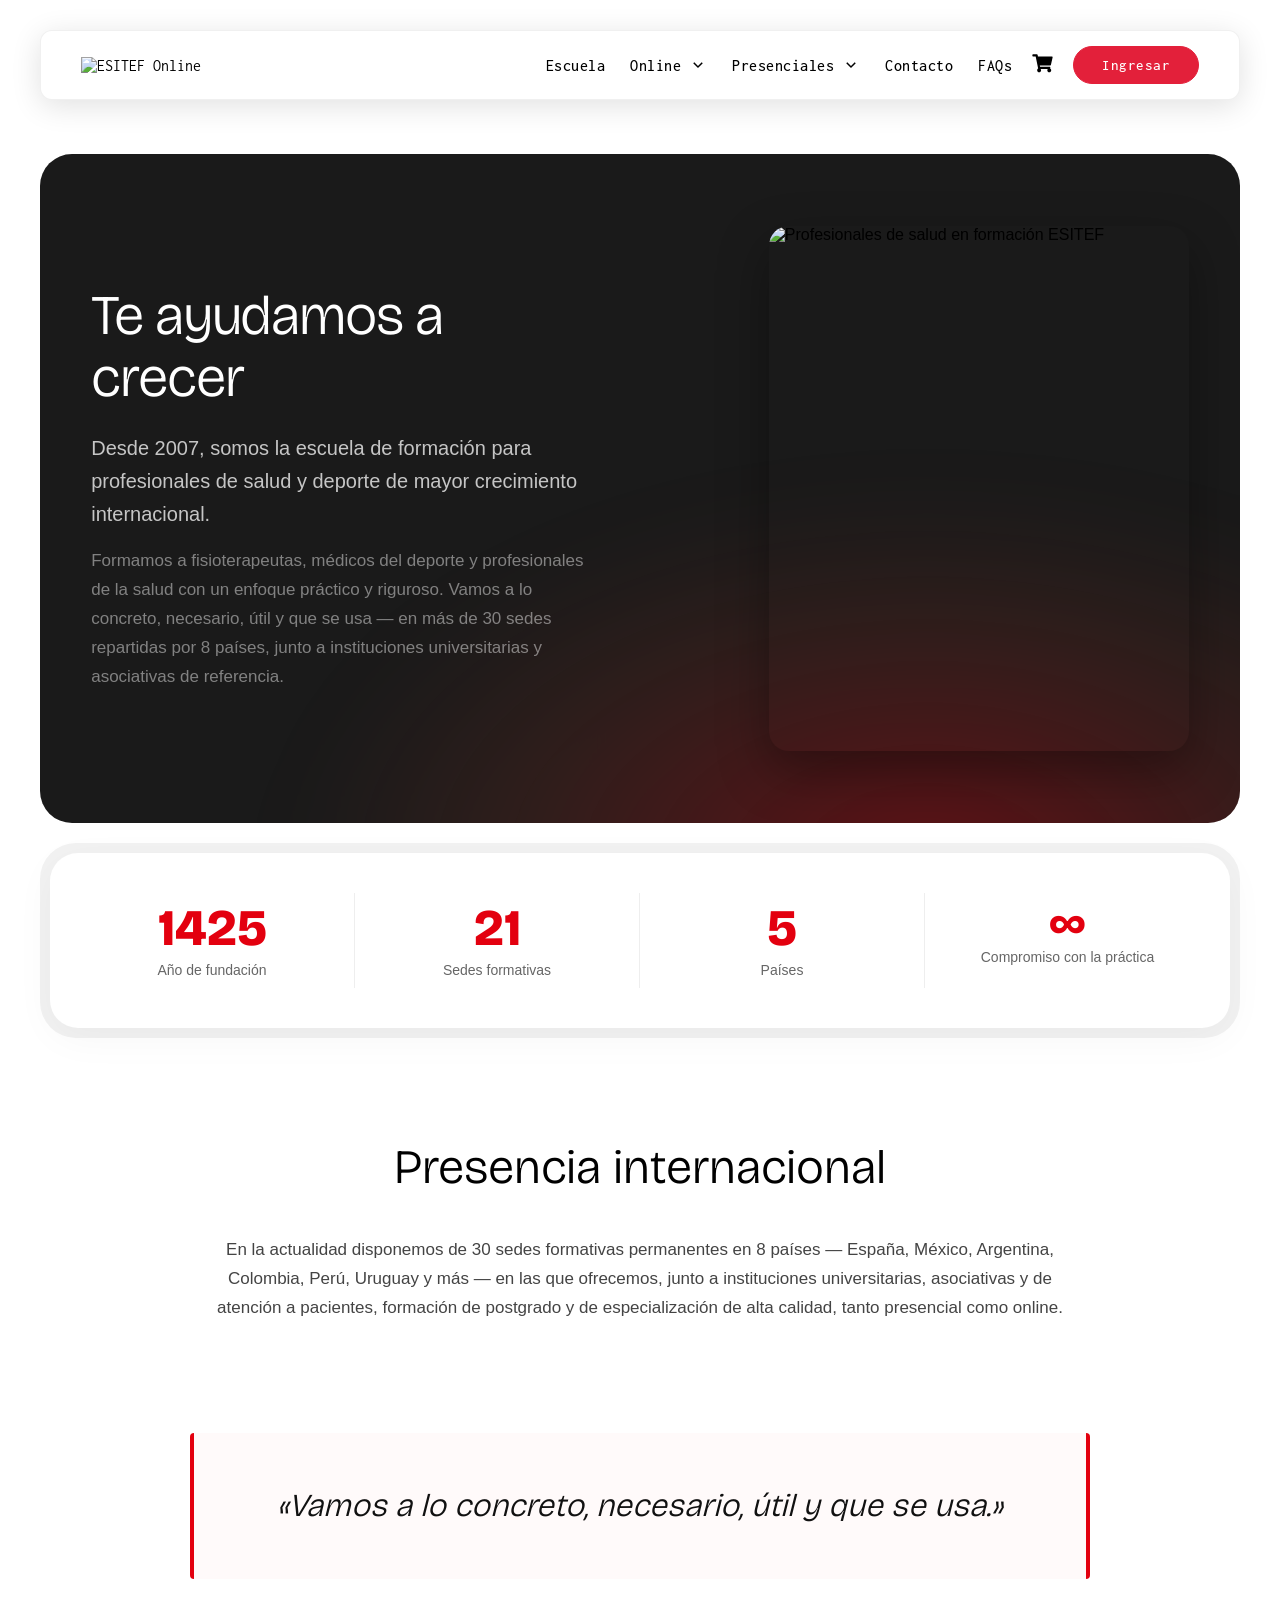
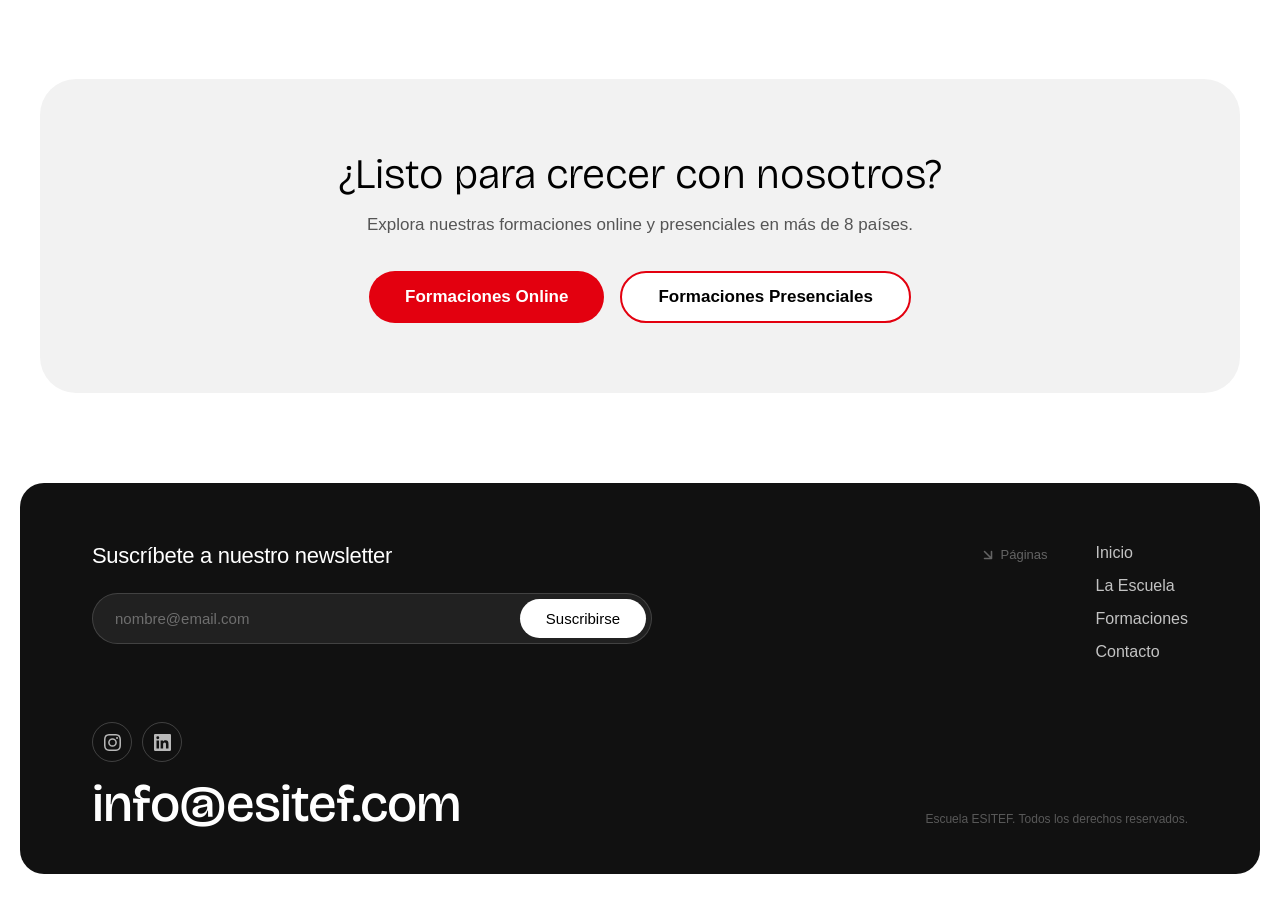
==== la-escuela.html @ b899c37b "entendieodo cursor" ====
<!DOCTYPE html>
<html lang="es">

<head>
  <meta charset="UTF-8">
  <meta name="viewport" content="width=device-width, initial-scale=1">
  <title>La Escuela | ESITEF</title>
  <meta name="description"
    content="Desde 2007, la escuela de formación para profesionales de salud y deporte de mayor crecimiento internacional. 30 sedes en 8 países.">
  <link rel="preconnect" href="https://fonts.googleapis.com">
  <link rel="preconnect" href="https://fonts.gstatic.com" crossorigin>
  <link
    href="https://fonts.googleapis.com/css2?family=Inconsolata:wght@400;500;600;700&family=Bricolage+Grotesque:opsz,wdth,wght@12..96,75..100,200..800&display=swap"
    rel="stylesheet">

  <style>
    /* =====================================================
       RESET BÁSICO
       ===================================================== */
    *,
    *::before,
    *::after {
      box-sizing: border-box;
      margin: 0;
      padding: 0;
    }

    body {
      font-family: 'Inter', sans-serif;
      background: #fff;
      overflow-x: hidden;
    }

    a {
      text-decoration: none;
      color: inherit;
    }

    img {
      max-width: 100%;
      display: block;
    }

    ul {
      list-style: none;
    }

    /* =====================================================
       ESITEF — Header v7.5 (Acordeón Móvil + Perfil Avatar)
       ===================================================== */
    @import url('https://fonts.googleapis.com/css2?family=Inconsolata:wght@400;500;600&display=swap');

    /* --- Fuente general para el header --- */
    header.header-default * {
      font-family: "Inconsolata", monospace !important;
    }

    /* =====================================================
       HEADER FIJO (Sticky)
       ===================================================== */
    header.header-default {
      position: sticky !important;
      top: 0 !important;
      z-index: 99999 !important;
      background: transparent !important;
      box-shadow: none !important;
      border: none !important;
    }

    header.header-default,
    header.header-default *,
    header.header-default .navbar,
    header.header-default .navbar *,
    header.header-default::before,
    header.header-default::after,
    header.header-default .navbar::before,
    header.header-default .navbar::after {
      backdrop-filter: none !important;
      -webkit-backdrop-filter: none !important;
    }

    /* Navbar contenedor píldora */
    header.header-default .navbar {
      max-width: 1200px !important;
      margin: 30px auto !important;
      border-radius: 12px !important;
      background-color: #ffffff !important;
      box-shadow: 0 6px 30px rgba(0, 0, 0, 0.12) !important;
      border: 1px solid rgba(0, 0, 0, 0.06) !important;
      padding: 15px 40px !important;
      display: flex !important;
      justify-content: space-between !important;
      align-items: center !important;
      overflow: visible !important;
      position: relative !important;
    }

    /* Logo */
    header.header-default .navbar-brand {
      margin-right: auto !important;
    }

    header.header-default .navbar-brand img {
      max-height: 40px !important;
      width: auto !important;
    }

    /* Utils */
    header.header-default .navbar-utils {
      display: flex !important;
      align-items: center !important;
      gap: 20px !important;
      margin-left: 20px !important;
    }

    /* Botón Ingresar */
    header.header-default .navbar-utils a.btn-getstarted {
      color: white !important;
      background: #e3203a !important;
      border: 1px solid #e3203a !important;
      border-radius: 50px !important;
      padding: 10px 28px !important;
      font-size: 15px !important;
      font-weight: 500 !important;
      letter-spacing: 0.5px !important;
      transition: all 0.3s ease !important;
      display: inline-flex !important;
      align-items: center !important;
      justify-content: center !important;
    }

    header.header-default .navbar-utils a.btn-getstarted:hover {
      background: #b3192e !important;
    }

    /* Carrito */
    header.header-default .navbar-utils .btn-cart {
      color: #000000 !important;
    }

    header.header-default .navbar-utils .btn-cart svg>path {
      fill: #000000 !important;
    }

    /* Ocultar barra de búsqueda */
    header.header-default .search-field {
      display: none !important;
    }

    /* =====================================================
       DESKTOP (min-width: 992px)
       ===================================================== */
    @media (min-width: 992px) {
      header.header-default .navbar-toggler {
        display: none !important;
      }

      header.header-default .navbar-collapse {
        display: flex !important;
        align-items: center !important;
        justify-content: flex-end !important;
        flex-grow: 1 !important;
      }

      header.header-default .navbar-nav {
        display: flex !important;
        flex-direction: row !important;
        align-items: center !important;
        gap: 25px !important;
        margin: 0 !important;
        padding: 0 !important;
      }

      header.header-default .navbar-nav>li {
        list-style: none !important;
        position: relative !important;
      }

      header.header-default .navbar-nav>li>a {
        color: #000000 !important;
        font-size: 16px !important;
        font-weight: 500 !important;
        text-decoration: none !important;
        padding: 10px 0 !important;
        display: flex !important;
        align-items: center !important;
        gap: 4px !important;
        letter-spacing: 0.5px !important;
        transition: color 0.2s ease !important;
        border-bottom: none !important;
      }

      header.header-default .navbar-nav>li>a:hover {
        color: #666666 !important;
        border-bottom: none !important;
        text-decoration: none !important;
      }

      header.header-default .navbar-nav>li>a::before,
      header.header-default .navbar-nav>li::before,
      header.header-default .navbar-nav>li::after {
        border-bottom: none !important;
        text-decoration: none !important;
      }

      header.header-default .navbar-nav>li.item-movil,
      header.header-default .navbar-nav>li.item-movil-entrar,
      header.header-default .navbar-nav .nav-close {
        display: none !important;
      }

      header.header-default .navbar-nav>li.menu-item-has-children>a>i,
      header.header-default .navbar-nav>li.menu-item-has-children>a>span.tutor-icon-angle-down,
      header.header-default .navbar-nav>li.menu-item-has-children>a>span[class*="icon"],
      header.header-default .navbar-nav>li.menu-item-has-children>a>span[class*="arrow"],
      header.header-default .navbar-nav>li.menu-item-has-children>a>svg,
      header.header-default .navbar-nav>li.menu-item-has-children>a>.dropdown-toggle-icon {
        display: none !important;
        width: 0 !important;
        height: 0 !important;
        font-size: 0 !important;
        overflow: hidden !important;
      }

      header.header-default .navbar-nav>li.menu-item-has-children>a::before {
        content: none !important;
        display: none !important;
      }

      header.header-default .navbar-nav>li.menu-item-has-children>a::after {
        content: '' !important;
        display: inline-block !important;
        width: 18px !important;
        height: 18px !important;
        min-width: 18px !important;
        margin-left: 4px !important;
        background-image: url("data:image/svg+xml;charset=UTF-8,%3Csvg xmlns='http://www.w3.org/2000/svg' width='24' height='24' viewBox='0 0 24 24'%3E%3Cpath fill='%23000000' d='m12 13.171l4.95-4.95l1.414 1.415L12 16L5.636 9.636L7.05 8.222z'/%3E%3C/svg%3E") !important;
        background-repeat: no-repeat !important;
        background-position: center !important;
        background-size: contain !important;
        transition: transform 0.2s ease !important;
        border: none !important;
        color: transparent !important;
        font-size: 0 !important;
      }

      header.header-default .navbar-nav>li.menu-item-has-children:hover>a::after {
        transform: rotate(180deg) !important;
      }

      header.header-default .navbar-nav>li.menu-item-has-children::before {
        content: none !important;
        display: none !important;
      }

      header.header-default .navbar-nav>li.menu-item-has-children::after {
        content: '' !important;
        position: absolute !important;
        top: 100% !important;
        left: -20px !important;
        width: calc(100% + 40px) !important;
        height: 15px !important;
        background: transparent !important;
        z-index: 998 !important;
      }

      header.header-default .navbar-nav .sub-menu {
        position: absolute !important;
        top: calc(100% + 8px) !important;
        left: 50% !important;
        transform: translateX(-50%) translateY(6px) !important;
        background-color: #ffffff !important;
        box-shadow: 0 4px 15px rgba(0, 0, 0, 0.08) !important;
        border-radius: 6px !important;
        padding: 10px 16px !important;
        min-width: auto !important;
        width: auto !important;
        opacity: 0 !important;
        visibility: hidden !important;
        transition: all 0.2s ease !important;
        display: flex !important;
        flex-direction: column !important;
        gap: 6px !important;
        pointer-events: none !important;
        border: 1px solid rgba(0, 0, 0, 0.06) !important;
        z-index: 9999 !important;
      }

      header.header-default .navbar-nav .sub-menu li {
        list-style: none !important;
        border: none !important;
        padding: 0 !important;
        margin: 0 !important;
      }

      header.header-default .navbar-nav .sub-menu li a {
        color: #000000 !important;
        font-size: 14px !important;
        font-weight: 400 !important;
        text-decoration: none !important;
        white-space: nowrap !important;
        transition: color 0.2s ease !important;
        padding: 4px 0 !important;
        display: block !important;
        letter-spacing: 0.5px !important;
        border-bottom: none !important;
      }

      header.header-default .navbar-nav .sub-menu li a:hover {
        color: #666666 !important;
        border-bottom: none !important;
      }

      header.header-default .navbar-nav .sub-menu li {
        border: none !important;
        border-bottom: none !important;
      }

      header.header-default .navbar-nav>li.menu-item-has-children:hover>.sub-menu {
        opacity: 1 !important;
        visibility: visible !important;
        transform: translateX(-50%) translateY(0) !important;
        pointer-events: auto !important;
      }
    }

    /* =====================================================
       MOBILE (< 992px)
       ===================================================== */
    @media (max-width: 991px) {
      header.header-default .navbar {
        margin: 15px !important;
        padding: 15px 20px !important;
        display: flex !important;
        align-items: center !important;
        justify-content: flex-end !important;
        gap: 15px !important;
      }

      header.header-default .navbar-brand {
        order: -1 !important;
        margin-right: auto !important;
      }

      header.header-default .navbar-utils {
        display: flex !important;
        align-items: center !important;
        margin: 0 !important;
        order: 98 !important;
      }

      header.header-default .navbar-utils a.btn-getstarted,
      header.header-default .navbar-utils .btn-cart {
        display: none !important;
      }

      header.header-default .navbar-utils>*:has(img) img {
        width: 32px !important;
        height: 32px !important;
      }

      header.header-default .navbar-toggler {
        display: block !important;
        order: 99 !important;
        margin: 0 !important;
        background-image: url("data:image/svg+xml;charset=UTF-8,%3Csvg xmlns='http://www.w3.org/2000/svg' width='24' height='24' viewBox='0 0 24 24'%3E%3Cpath fill='%23000000' d='M4.5 6a.5.5 0 0 1 .5-.5h14a.5.5 0 0 1 0 1H5a.5.5 0 0 1-.5-.5m0 6a.5.5 0 0 1 .5-.5h14a.5.5 0 0 1 0 1H5a.5.5 0 0 1-.5-.5m.5 5.5a.5.5 0 0 0 0 1h14a.5.5 0 0 0 0-1z'/%3E%3C/svg%3E") !important;
        background-repeat: no-repeat !important;
        background-position: center !important;
        background-size: 28px !important;
        width: 40px !important;
        height: 40px !important;
        padding: 0 !important;
        border: none !important;
        background-color: transparent !important;
        outline: none !important;
        box-shadow: none !important;
        flex-shrink: 0 !important;
        cursor: pointer !important;
      }

      header.header-default .navbar-toggler>* {
        display: none !important;
      }

      header.header-default .navbar-nav {
        position: fixed !important;
        top: 0 !important;
        left: 0 !important;
        right: 0 !important;
        bottom: 0 !important;
        width: 100vw !important;
        height: 100vh !important;
        background-color: #ffffff !important;
        z-index: 999999 !important;
        display: flex !important;
        flex-direction: column !important;
        justify-content: flex-start !important;
        align-items: center !important;
        padding: 70px 20px 30px 20px !important;
        margin: 0 !important;
        overflow-y: auto !important;
        overflow-x: hidden !important;
        /* Oculto por defecto */
        pointer-events: none !important;
        opacity: 0 !important;
        visibility: hidden !important;
        transition: opacity 0.25s ease, visibility 0.25s ease !important;
      }

      header.header-default .navbar-nav.active {
        pointer-events: auto !important;
        opacity: 1 !important;
        visibility: visible !important;
      }

      header.header-default .navbar-nav>li {
        width: 100% !important;
        max-width: 100% !important;
        text-align: center !important;
        border-bottom: 1px solid rgba(0, 0, 0, 0.05) !important;
        list-style: none !important;
      }

      header.header-default .navbar-nav>li>a {
        font-size: 17px !important;
        padding: 10px 10px !important;
        font-weight: 500 !important;
        color: #000000 !important;
        display: flex !important;
        align-items: center !important;
        justify-content: center !important;
      }

      header.header-default .navbar-nav>li.item-movil-entrar>a {
        background: #e3203a !important;
        color: #ffffff !important;
        border-radius: 50px !important;
        padding: 12px 30px !important;
        font-weight: 600 !important;
        font-size: 16px !important;
        display: inline-flex !important;
        justify-content: center !important;
        align-items: center !important;
        margin: 10px auto !important;
        border: none !important;
        transition: background 0.3s ease !important;
        width: auto !important;
      }

      header.header-default .navbar-nav>li.item-movil-entrar {
        border-bottom: none !important;
        padding: 5px 0 !important;
      }

      header.header-default .navbar-nav>li.item-movil>a {
        font-weight: 600 !important;
      }

      header.header-default .navbar-nav>li.menu-item-has-children>a>i,
      header.header-default .navbar-nav>li.menu-item-has-children>a>span.tutor-icon-angle-down,
      header.header-default .navbar-nav>li.menu-item-has-children>a>span[class*="icon"],
      header.header-default .navbar-nav>li.menu-item-has-children>a>span[class*="arrow"],
      header.header-default .navbar-nav>li.menu-item-has-children>a>svg,
      header.header-default .navbar-nav>li.menu-item-has-children>a>.dropdown-toggle-icon {
        display: none !important;
        width: 0 !important;
        height: 0 !important;
        font-size: 0 !important;
        overflow: hidden !important;
      }

      header.header-default .navbar-nav>li.menu-item-has-children>a::before {
        content: none !important;
        display: none !important;
      }

      header.header-default .navbar-nav>li.menu-item-has-children>a::after {
        content: '' !important;
        display: inline-block !important;
        width: 24px !important;
        height: 24px !important;
        min-width: 24px !important;
        margin-left: 8px !important;
        background-image: url("data:image/svg+xml;charset=UTF-8,%3Csvg xmlns='http://www.w3.org/2000/svg' width='24' height='24' viewBox='0 0 24 24'%3E%3Cpath fill='%23000000' d='m12 13.171l4.95-4.95l1.414 1.415L12 16L5.636 9.636L7.05 8.222z'/%3E%3C/svg%3E") !important;
        background-repeat: no-repeat !important;
        background-position: center !important;
        background-size: contain !important;
        border: none !important;
        color: transparent !important;
        font-size: 0 !important;
        transition: transform 0.3s ease !important;
      }

      header.header-default .navbar-nav>li.menu-item-has-children>.mobile-dropdown-icon,
      header.header-default .navbar-nav>li.menu-item-has-children>button,
      header.header-default .navbar-nav>li.menu-item-has-children>.dropdown-toggle {
        display: none !important;
      }

      header.header-default .navbar-nav .sub-menu {
        position: static !important;
        box-shadow: none !important;
        background: transparent !important;
        border: none !important;
        padding: 0 !important;
        margin: 0 !important;
        width: 100% !important;
        max-width: 100% !important;
        overflow: hidden !important;
        max-height: 0 !important;
        opacity: 0 !important;
        transition: max-height 0.35s ease, opacity 0.25s ease, padding 0.35s ease !important;
        display: flex !important;
        flex-direction: column !important;
        gap: 0 !important;
        align-items: center !important;
      }

      header.header-default .navbar-nav>li.menu-item-has-children.sub-open>.sub-menu {
        max-height: 500px !important;
        opacity: 1 !important;
        padding: 0 0 10px 0 !important;
      }

      header.header-default .navbar-nav>li.menu-item-has-children.sub-open>a::after {
        transform: rotate(180deg) !important;
      }

      header.header-default .navbar-nav .sub-menu li {
        width: 100% !important;
        max-width: 100% !important;
        text-align: center !important;
        border-bottom: 1px solid rgba(0, 0, 0, 0.03) !important;
        list-style: none !important;
      }

      header.header-default .navbar-nav .sub-menu li a {
        font-size: 15px !important;
        color: #666666 !important;
        text-align: center !important;
        display: flex !important;
        align-items: center !important;
        justify-content: center !important;
        padding: 10px 10px !important;
      }

      header.header-default .navbar-nav .nav-close {
        position: absolute !important;
        top: 25px !important;
        right: 25px !important;
        left: auto !important;
        margin: 0 !important;
        z-index: 9999999 !important;
        display: block !important;
        border: none !important;
        background: transparent !important;
        width: 44px !important;
        height: 44px !important;
        float: none !important;
        transform: none !important;
      }

      header.header-default .navbar-nav .nav-close .btn-nav-close {
        background: none !important;
        border: 2px solid #000000 !important;
        border-radius: 50% !important;
        width: 44px !important;
        height: 44px !important;
        display: flex !important;
        align-items: center !important;
        justify-content: center !important;
        cursor: pointer !important;
        padding: 0 !important;
        margin: 0 !important;
      }

      header.header-default .navbar-nav .nav-close .close-btn {
        font-size: 24px !important;
        color: #000000 !important;
        transform: rotate(45deg) !important;
        line-height: 1 !important;
        margin: 0 !important;
        padding: 0 !important;
      }
    }

    /* =====================================================
       SECCIONES DE CONTENIDO (NO HEADER)
       ===================================================== */

    /* ---- HERO ---- */
    .hero-section {
      height: calc(100dvh - 120px);
      min-height: 500px;
      padding: 0 20px;
      background: #ffffff;
      display: flex;
      flex-direction: column;
      align-items: stretch;
      position: relative;
      overflow: hidden;
    }

    .hero-body {
      flex: 1;
      display: flex;
      flex-direction: column;
      justify-content: center;
      /* vertical center in desktop */
      width: 100%;
    }

    /* Map background */
    .hero-bg {
      position: absolute;
      top: 0;
      left: 0;
      right: 0;
      bottom: 0;
      background-image: radial-gradient(#d5d5d5 2px, transparent 2px);
      background-size: 24px 24px;
      opacity: 0.6;
      mask-image: radial-gradient(ellipse at center, black 30%, transparent 70%);
      -webkit-mask-image: radial-gradient(ellipse at center, black 30%, transparent 70%);
      pointer-events: none;
      z-index: 0;
    }

    .hero-inner {
      max-width: 1200px;
      margin: 0 auto;
      width: 100%;
      display: grid;
      grid-template-columns: 1fr 1fr;
      gap: 60px;
      align-items: center;
      position: relative;
      z-index: 1;
    }

    .hero-left {
      max-width: 500px;
    }

    .titulo-esitef {
      font-family: "Bricolage Grotesque", sans-serif;
      font-size: clamp(40px, 4.5vw, 62px);
      font-weight: 800;
      color: #000000;
      line-height: 1.15;
    }

    .texto-estatico {
      white-space: nowrap;
    }

    .texto-animado {
      background-color: #E3000F;
      color: #FFFFFF;
      padding: 2px 12px;
      border-radius: 4px;
      display: inline-block;
      margin-top: 4px;
    }

    .cursor {
      color: #E3000F;
      font-weight: bold;
      margin-left: 2px;
      animation: parpadeo 0.8s infinite;
    }

    @keyframes parpadeo {

      0%,
      100% {
        opacity: 1;
      }

      50% {
        opacity: 0;
      }
    }

    .hero-subtitle {
      font-family: 'Inter', sans-serif;
      font-size: clamp(15px, 1.3vw, 18px);
      color: #111;
      margin-top: 20px;
      line-height: 1.55;
    }

    .hero-paises {
      display: flex;
      flex-direction: column;
      gap: clamp(10px, 1.5vw, 20px);
      align-items: center;
    }

    .paises-row {
      display: flex;
      gap: clamp(10px, 1.5vw, 20px);
      justify-content: center;
      flex-wrap: wrap;
    }

    .country-btn {
      display: inline-flex;
      align-items: center;
      justify-content: center;
      font-family: "Inter", sans-serif;
      font-size: 20px;
      font-weight: 600;
      text-decoration: none;
      border-radius: 50px;
      padding: 12px 34px;
      background: #ffffff;
      color: #E3000F;
      border: 2px solid #E3000F;
      transition: all 0.2s ease;
      min-width: 168px;
    }

    .country-btn:hover {
      background: #E3000F;
      color: #ffffff;
      transform: translateY(-2px);
      box-shadow: 0 4px 12px rgba(227, 0, 15, 0.2);
    }

    .country-btn.btn-online {
      background: linear-gradient(135deg, #ff4b68, #E3000F);
      color: #000000;
      border: none;
      padding: 17px 48px;
      font-size: 22px;
      box-shadow: 0 4px 15px rgba(227, 0, 15, 0.2);
    }

    .country-btn.btn-online:hover {
      transform: translateY(-2px);
      box-shadow: 0 6px 20px rgba(227, 0, 15, 0.4);
      color: #ffffff;
    }

    /* ---- MARQUEE LOGOS (dentro del hero) ---- */
    .marquee-section {
      padding: 20px 0;
      background: transparent;
      overflow: hidden;
      display: flex;
      align-items: center;
      position: relative;
      flex-shrink: 0;
    }

    /* Degradados a los lados para disimular la entrada y salida */
    .marquee-section::before,
    .marquee-section::after {
      content: "";
      position: absolute;
      top: 0;
      width: 150px;
      height: 100%;
      z-index: 2;
    }

    .marquee-section::before {
      left: 0;
      background: linear-gradient(to right, #ffffff, transparent);
    }

    .marquee-section::after {
      right: 0;
      background: linear-gradient(to left, #ffffff, transparent);
    }

    .marquee-inner {
      display: flex;
      width: max-content;
      animation: scroll 25s linear infinite;
    }

    .marquee-inner:hover {
      animation-play-state: paused;
    }

    @keyframes scroll {
      0% {
        transform: translateX(0);
      }

      100% {
        transform: translateX(-50%);
      }
    }

    .marquee-item {
      padding: 0 50px;
      font-family: "Bricolage Grotesque", sans-serif;
      font-size: 26px;
      font-weight: 700;
      color: #cccccc;
      display: flex;
      align-items: center;
      gap: 12px;
      transition: color 0.3s ease;
      cursor: default;
    }

    .marquee-item:hover {
      color: #888888;
    }

    .marquee-item svg {
      height: 28px;
      width: auto;
      fill: currentColor;
    }

    @media (max-width: 991px) {
      .hero-section {
        /* Header mobile: margin 15px*2 + padding 15px*2 + logo 40px ≈ 70px */
        height: calc(100svh - 70px);
        min-height: 0;
        padding: 0 16px;
        display: flex;
        flex-direction: column;
      }

      .hero-body {
        flex: 1;
        min-height: 0;
        /* impide que hero-body crezca más allá de lo asignado */
        overflow: hidden;
        /* evita que el contenido tape los logos del marquee */
        display: flex;
        flex-direction: column;
        justify-content: center;
        padding-top: 8px;
        padding-bottom: 8px;
      }

      .hero-inner {
        grid-template-columns: 1fr;
        gap: 40px;
        /* subtítulo → botones */
        text-align: center;
      }

      .hero-left {
        margin: 0 auto;
      }

      .paises-row {
        justify-content: center;
      }

      .hero-subtitle {
        margin-top: 30px;
        /* título → subtítulo */
      }

      .hero-paises {
        gap: 25px;
        /* entre filas de botones */
      }

      .marquee-section {
        padding: 40px 0;
        /* botones → logos */
        flex-shrink: 0;
      }

      .marquee-item {
        font-size: 18px;
        padding: 0 24px;
      }

      .marquee-item svg {
        height: 20px;
      }
    }

    @media (max-width: 768px) {
      .titulo-esitef {
        font-size: clamp(32px, 8.5vw, 44px);
      }

      .hero-section {
        height: calc(100svh - 70px);
        min-height: 0;
        padding: 0 16px;
      }

      .hero-inner {
        gap: 36px;
      }

      .hero-subtitle {
        font-size: 15px;
        margin-top: 26px;
      }

      .hero-paises {
        gap: 22px;
      }

      .paises-row {
        gap: 14px;
      }

      .country-btn {
        font-size: 17px;
        padding: 11px 22px;
        min-width: 136px;
      }

      .country-btn.btn-online {
        padding: 13px 36px;
        font-size: 19px;
      }

      .marquee-section {
        padding: 36px 0;
      }

      .marquee-item {
        font-size: 16px;
        padding: 0 20px;
      }

      .marquee-item svg {
        height: 18px;
      }
    }

    @media (max-width: 420px) {
      .titulo-esitef {
        font-size: clamp(28px, 7.5vw, 34px);
      }

      .hero-section {
        height: calc(100svh - 70px);
        min-height: 0;
        padding: 0 14px;
      }

      .hero-inner {
        gap: 30px;
      }

      .hero-subtitle {
        font-size: 14px;
        margin-top: 22px;
      }

      .hero-paises {
        gap: 18px;
      }

      .paises-row {
        gap: 10px;
      }

      .country-btn {
        font-size: 15px;
        padding: 10px 18px;
        min-width: 122px;
      }

      .country-btn.btn-online {
        padding: 11px 30px;
        font-size: 17px;
      }

      .marquee-section {
        padding: 28px 0;
      }

      .marquee-item {
        font-size: 14px;
        padding: 0 16px;
      }

      .marquee-item svg {
        height: 16px;
      }
    }

    /* ---- OFRECEMOS ACCORDION ---- */
    .ofrecemos-section {
      padding: 100px 20px 50px;
      background: #ffffff;
    }

    .ofrecemos-inner {
      max-width: 1200px;
      margin: 0 auto;
      width: 100%;
    }

    .ofrecemos-titulo {
      font-family: "Bricolage Grotesque", sans-serif;
      font-size: 36px;
      font-weight: 300;
      color: #000000;
      text-align: center;
      margin-bottom: 60px;
    }

    .accordion-container {
      display: flex;
      gap: 15px;
      height: 480px;
      width: calc(100% - 24px);
      margin: 0 auto;
      background: #f2f2f2;
      border-radius: 36px;
      padding: 12px;
    }

    .accordion-item {
      flex: 1;
      background: #ffffff;
      border-radius: 32px;
      padding: 30px 24px;
      position: relative;
      overflow: hidden;
      transition: flex 0.6s cubic-bezier(0.25, 1, 0.5, 1), box-shadow 0.4s ease, border-color 0.4s ease;
      display: flex;
      cursor: pointer;
      border: none;
      box-shadow: none;
    }

    .accordion-item.active {
      flex: 4;
      cursor: default;
      border-color: #ebebeb;
      box-shadow: 0 4px 20px rgba(0, 0, 0, 0.03);
    }

    .accordion-content {
      display: flex;
      flex-direction: column;
      justify-content: space-between;
      min-width: 140px;
      width: 160px;
      z-index: 2;
    }

    .accordion-item.active .accordion-content {
      min-width: 200px;
    }

    .accordion-number {
      font-family: "Inter", sans-serif;
      font-size: 16px;
      color: #999;
      font-weight: 500;
    }

    .accordion-text {
      margin-top: auto;
    }

    .accordion-text h3 {
      font-family: "Inter", sans-serif;
      font-size: 22px;
      font-weight: 500;
      color: #111;
      margin-bottom: 12px;
      line-height: 1.1;
      letter-spacing: -0.5px;
      transition: font-size 0.4s ease;
    }

    .accordion-item.active .accordion-text h3 {
      font-size: 26px;
    }

    .accordion-text p {
      font-family: "Inter", sans-serif;
      font-size: 14px;
      color: #666;
      line-height: 1.4;
      margin: 0;
      margin-top: 10px;
      display: -webkit-box;
      -webkit-line-clamp: 3;
      line-clamp: 3;
      -webkit-box-orient: vertical;
      overflow: hidden;
      opacity: 0;
      max-height: 0;
      transition: all 0.4s ease;
    }

    .accordion-item.active .accordion-text p {
      opacity: 1;
      max-height: 150px;
    }

    .accordion-image {
      flex: 1;
      position: relative;
      opacity: 0;
      transform: translateX(20px) scale(0.98);
      transition: all 0.6s cubic-bezier(0.25, 1, 0.5, 1);
      margin-left: 30px;
      border-radius: 20px;
      overflow: hidden;
      background: #f9f9f9;
      display: flex;
      align-items: center;
      justify-content: center;
    }

    .accordion-item.active .accordion-image {
      opacity: 1;
      transform: translateX(0) scale(1);
    }

    .accordion-image img {
      width: 100%;
      height: 100%;
      object-fit: cover;
    }

    @media (max-width: 991px) {
      .accordion-container {
        flex-direction: column;
        height: auto;
        width: 100%;
        margin: 0;
        padding: 12px;
        border-radius: 32px;
      }

      .accordion-item {
        height: 100px;
        flex: none !important;
        padding: 20px 24px;
        transition: height 0.5s cubic-bezier(0.25, 1, 0.5, 1);
        border-radius: 24px;
      }

      .accordion-item.active {
        height: 380px;
      }

      .accordion-content {
        min-width: 100%;
        width: 100%;
        flex-direction: row;
        align-items: center;
      }

      .accordion-item.active .accordion-content {
        flex-direction: column;
        align-items: flex-start;
      }

      .accordion-number {
        margin-right: 20px;
      }

      .accordion-item.active .accordion-number {
        margin-bottom: 20px;
        margin-right: 0;
      }

      .accordion-text p {
        display: none;
      }

      .accordion-item.active .accordion-text p {
        display: -webkit-box;
      }

      .accordion-image {
        margin-left: 0;
        margin-top: 20px;
        flex: none;
        height: 200px;
        width: 100%;
      }

      .accordion-item:not(.active) .accordion-image {
        display: none;
      }

      .accordion-text h3 {
        margin-bottom: 0;
        font-size: 20px;
      }

      .accordion-item.active .accordion-text h3 {
        margin-bottom: 12px;
        font-size: 24px;
      }
    }

    /* ---- FOOTER (SECCIÓN 4) ---- */
    .esitef-footer {
      background: #ffffff !important;
      padding: 40px 20px 40px;
      font-family: 'Inter', sans-serif;
    }

    .footer-card {
      background: #111111 !important;
      border-radius: 24px;
      padding: 60px 0 44px;
    }

    .footer-content {
      max-width: 1200px;
      margin: 0 auto;
      padding: 0 52px;
    }

    /* Top row: newsletter (left) + pages (right) */
    .footer-top {
      display: flex;
      justify-content: space-between;
      align-items: flex-start;
      gap: 60px;
      padding-bottom: 60px;
    }

    /* Newsletter */
    .footer-newsletter {
      flex: 1;
      max-width: 560px;
    }

    /* Newsletter */
    .footer-newsletter h3 {
      font-family: 'Inter', sans-serif;
      font-size: 22px;
      font-weight: 400;
      color: #ffffff;
      margin-bottom: 24px;
      letter-spacing: -0.3px;
    }

    .footer-newsletter-form {
      display: flex;
      gap: 0;
      border: 1px solid rgba(255, 255, 255, 0.15);
      border-radius: 50px;
      background: rgba(255, 255, 255, 0.07);
      overflow: hidden;
      width: 100%;
    }

    .footer-newsletter-form input {
      flex: 1;
      border: none;
      outline: none;
      padding: 14px 22px;
      font-family: 'Inter', sans-serif;
      font-size: 15px;
      color: #ffffff;
      background: transparent;
      min-width: 0;
    }

    .footer-newsletter-form input::placeholder {
      color: rgba(255, 255, 255, 0.35);
    }

    .footer-newsletter-form button {
      background: #ffffff;
      color: #000000;
      border: none;
      border-radius: 50px;
      padding: 11px 26px;
      font-family: 'Inter', sans-serif;
      font-size: 15px;
      font-weight: 500;
      cursor: pointer;
      margin: 5px;
      transition: background 0.2s ease, color 0.2s ease;
      white-space: nowrap;
    }

    .footer-newsletter-form button:hover {
      background: #E3000F;
      color: #ffffff;
    }

    /* Pages nav */
    .footer-pages {
      display: flex;
      gap: 48px;
      align-items: flex-start;
      flex-shrink: 0;
    }

    .footer-pages-label {
      display: flex;
      align-items: center;
      gap: 6px;
      font-size: 13px;
      color: rgba(255, 255, 255, 0.35);
      white-space: nowrap;
      padding-top: 4px;
    }

    .footer-pages-label svg {
      width: 14px;
      height: 14px;
      fill: none;
      stroke: rgba(255, 255, 255, 0.35);
      stroke-width: 1.8;
      flex-shrink: 0;
    }

    .footer-pages-links {
      display: flex;
      flex-direction: column;
      gap: 12px;
    }

    .footer-pages-links a {
      font-size: 16px;
      color: rgba(255, 255, 255, 0.75);
      text-decoration: none;
      font-weight: 400;
      transition: color 0.18s ease;
      line-height: 1.3;
    }

    .footer-pages-links a:hover {
      color: #ffffff;
    }

    /* Bottom row: social + email (left) + copyright (right) */
    .footer-bottom {
      display: flex;
      justify-content: space-between;
      align-items: flex-end;
      gap: 20px;
    }

    .footer-bottom-left {
      display: flex;
      flex-direction: column;
      gap: 16px;
    }

    .footer-social {
      display: flex;
      gap: 10px;
      align-items: center;
    }

    .footer-social a {
      display: inline-flex;
      align-items: center;
      justify-content: center;
      width: 40px;
      height: 40px;
      border-radius: 50%;
      border: 1px solid rgba(255, 255, 255, 0.2);
      color: rgba(255, 255, 255, 0.7);
      text-decoration: none;
      transition: all 0.18s ease;
      background: transparent;
    }

    .footer-social a:hover {
      background: #ffffff;
      border-color: #ffffff;
      color: #000000;
    }

    .footer-social a svg {
      width: 17px;
      height: 17px;
      fill: currentColor;
    }

    .footer-email {
      font-family: 'Bricolage Grotesque', sans-serif;
      font-size: clamp(32px, 4.5vw, 52px);
      font-weight: 500;
      color: #ffffff;
      text-decoration: none;
      letter-spacing: -1px;
      line-height: 1;
      transition: color 0.18s ease;
    }

    .footer-email:hover {
      color: rgba(255, 255, 255, 0.6);
    }

    .footer-copyright {
      font-size: 12px;
      color: rgba(255, 255, 255, 0.3);
      text-align: right;
      white-space: nowrap;
      padding-bottom: 4px;
    }

    /* Footer responsive */
    @media (max-width: 900px) {
      .footer-card {
        padding: 48px 0 36px;
      }

      .footer-content {
        padding: 0 32px;
      }

      .footer-top {
        flex-direction: column;
        gap: 40px;
        padding-bottom: 40px;
      }

      .footer-newsletter {
        max-width: 100%;
      }
    }

    @media (max-width: 600px) {
      .footer-card {
        padding: 36px 0 28px;
        border-radius: 16px;
      }

      .footer-content {
        padding: 0 24px;
      }

      .footer-bottom {
        flex-direction: column;
        align-items: flex-start;
        gap: 16px;
      }

      .footer-copyright {
        text-align: left;
      }

      .footer-email {
        font-size: 28px;
      }
    }

    /* ---- BLOG SECTION (SECCIÓN 3) ---- */
    .blog-section {
      padding: 100px 20px 90px 20px;
      /* Reduced bottom padding (was 180px for stagger) */
      background: #ffffff;
    }

    .blog-inner {
      max-width: 1200px;
      margin: 0 auto;
      width: 100%;
    }

    .blog-titulo {
      font-family: "Bricolage Grotesque", sans-serif;
      font-size: 36px;
      font-weight: 300;
      color: #000000;
      text-align: center;
      margin-bottom: 60px;
    }

    /* Button "Ver todos" wrapper */
    .blog-ver-todos {
      text-align: center;
      margin-top: 140px;
      /* offset for staggered cards on desktop */
    }

    @media (max-width: 991px) {
      .blog-ver-todos {
        margin-top: 40px;
        /* no stagger on mobile */
      }
    }

    .blog-grid {
      display: grid;
      grid-template-columns: repeat(3, 1fr);
      gap: 30px;
      align-items: stretch;
    }

    .blog-card {
      background: #f2f2f2;
      border-radius: 32px;
      padding: 40px 30px;
      display: flex;
      flex-direction: column;
      justify-content: space-between;
      min-height: 450px;
      position: relative;
      transition: transform 0.4s ease, box-shadow 0.4s ease;
      text-decoration: none;
      color: inherit;
    }

    /* Hover micro-animation for blog cards */
    .blog-card:hover {
      transform: translateY(-5px);
      box-shadow: 0 10px 30px rgba(0, 0, 0, 0.05);
    }

    /* Stagger effect on desktop */
    @media (min-width: 992px) {
      .blog-card:nth-child(1) {
        transform: translateY(0);
      }

      .blog-card:nth-child(2) {
        transform: translateY(40px);
      }

      .blog-card:nth-child(3) {
        transform: translateY(80px);
      }

      /* Hover combined with stagger */
      .blog-card:nth-child(1):hover {
        transform: translateY(-5px);
      }

      .blog-card:nth-child(2):hover {
        transform: translateY(35px);
      }

      .blog-card:nth-child(3):hover {
        transform: translateY(75px);
      }
    }

    .blog-card-quote {
      font-family: "Georgia", serif;
      font-size: 72px;
      line-height: 1;
      color: #d8d8d8;
      margin-bottom: -10px;
      margin-left: -5px;
      user-select: none;
    }

    .blog-card-content {
      margin-bottom: auto;
    }

    .blog-card-content h3 {
      font-family: "Inter", sans-serif;
      font-size: 22px;
      font-weight: 600;
      color: #111;
      margin-bottom: 12px;
      line-height: 1.25;
      letter-spacing: -0.5px;
    }

    .blog-card-content p {
      font-family: "Inter", sans-serif;
      font-size: 15px;
      color: #555;
      line-height: 1.5;
      margin: 0;
    }

    .blog-card-footer {
      display: flex;
      justify-content: space-between;
      align-items: flex-end;
      margin-top: 30px;
    }

    .blog-card-author {
      display: flex;
      flex-direction: column;
      gap: 4px;
      padding-right: 15px;
    }

    .author-name {
      font-family: "Inter", sans-serif;
      font-weight: 700;
      font-size: 15px;
      color: #111;
      line-height: 1.2;
    }

    .author-role {
      font-family: "Inter", sans-serif;
      font-size: 13px;
      color: #666;
      line-height: 1.2;
    }

    .blog-card-image {
      width: 80px;
      height: 80px;
      border-radius: 20px;
      overflow: hidden;
      flex-shrink: 0;
      box-shadow: 0 8px 20px rgba(0, 0, 0, 0.15);
    }

    .blog-card-image img {
      width: 100%;
      height: 100%;
      object-fit: cover;
    }

    /* Responsive styling for tablet/mobile */
    @media (max-width: 991px) {
      .blog-section {
        padding: 80px 20px 40px;
      }

      .blog-grid {
        grid-template-columns: 1fr;
        gap: 30px;
      }

      .blog-card {
        min-height: auto;
        padding: 35px 24px;
      }

      .blog-titulo {
        font-size: 30px;
        margin-bottom: 40px;
      }
    }



    /* =====================================================
       MENTORÍAS CUSTOM CSS (UPDATED)
       ===================================================== */
    .mentorias-hero {
      height: calc(100dvh - 120px);
      min-height: 650px;
      padding: 0 20px 120px 20px;
      background: #ffffff;
      display: flex;
      flex-direction: column;
      align-items: center;
      justify-content: center;
      position: relative;
      overflow: hidden;
      text-align: center;
    }

    .hero-bg {
      position: absolute;
      top: 0;
      left: 0;
      right: 0;
      bottom: 0;
      background-image: url('https://images.unsplash.com/photo-1618005182384-a83a8bd57fbe?q=80&w=2000&auto=format&fit=crop');
      background-size: cover;
      background-position: center;
      opacity: 0.2;
      filter: grayscale(100%) blur(10px);
      mask-image: linear-gradient(to bottom, transparent 0%, black 35%, black 65%, transparent 100%);
      -webkit-mask-image: linear-gradient(to bottom, transparent 0%, black 35%, black 65%, transparent 100%);
      z-index: 0;
    }

    /* Degradado superpuesto para garantizar que se funda a blanco sin depender de mask-image */
    .hero-bg-overlay {
      position: absolute;
      top: 0;
      left: 0;
      right: 0;
      bottom: 0;
      background: linear-gradient(to bottom, #ffffff 0%, transparent 35%, transparent 65%, #ffffff 100%);
      z-index: 1;
      pointer-events: none;
    }

    .mentorias-hero-inner {
      position: relative;
      z-index: 1;
      max-width: 900px;
    }

    .mentorias-title {
      font-family: "Bricolage Grotesque", sans-serif;
      font-size: clamp(40px, 5vw, 68px);
      font-weight: 800;
      color: #000000;
      line-height: 1.1;
      margin-bottom: 24px;
    }

    .mentorias-subtitle {
      font-family: "Bricolage Grotesque", sans-serif;
      font-size: clamp(30px, 2.7vw, 36px);
      font-weight: 300;
      color: #000;
      line-height: 1.5;
      margin-bottom: 40px;
    }

    .btn-mentorias-cta {
      display: inline-flex;
      align-items: center;
      justify-content: center;
      font-family: "Inter", sans-serif;
      font-size: 20px;
      font-weight: 600;
      text-decoration: none;
      border-radius: 50px;
      padding: 16px 42px;
      background: #E3000F;
      color: #ffffff;
      border: none;
      transition: all 0.3s ease;
      box-shadow: 0 4px 15px rgba(227, 0, 15, 0.2);
    }

    .btn-mentorias-cta:hover {
      background: #b3000c;
      transform: translateY(-2px);
      box-shadow: 0 6px 20px rgba(227, 0, 15, 0.4);
      color: #ffffff;
    }

    .section-padding {
      padding: 50px 20px;
    }

    .section-title {
      font-family: "Bricolage Grotesque", sans-serif;
      font-size: clamp(32px, 4vw, 48px);
      font-weight: 300;
      text-align: center;
      margin-bottom: 40px;
      color: #000;
    }

    /* Contraste Section Updated */
    .contraste-section {
      background: #f2f2f2;
      border-radius: 36px;
      max-width: 1200px;
      margin: 0 auto;
      padding: 10px;
      display: grid;
      grid-template-columns: 1fr 1fr;
      gap: 10px;
    }

    .contraste-card {
      background: #ffffff;
      border-radius: 28px;
      padding: 40px;
      box-shadow: 0 10px 30px rgba(0, 0, 0, 0.03);
      display: flex;
      flex-direction: column;
    }

    #contacto {
      padding-top: 0;
      margin-top: -120px;
      position: relative;
      z-index: 10;
    }

    .contraste-icon-wrapper {
      width: 56px;
      height: 56px;
      border-radius: 16px;
      display: flex;
      align-items: center;
      justify-content: center;
      margin-bottom: 24px;
      border: 1px solid rgba(0, 0, 0, 0.05);
    }

    .contraste-card.yes .contraste-icon-wrapper {
      background: #fffafa;
      color: #E3000F;
      border-color: rgba(227, 0, 15, 0.1);
    }

    .contraste-card.no .contraste-icon-wrapper {
      background: #fdfdfd;
      color: #666;
    }

    .contraste-icon-wrapper svg {
      width: 28px;
      height: 28px;
      stroke-width: 1.5;
    }

    .contraste-card h3 {
      font-family: "Bricolage Grotesque", sans-serif;
      font-size: 28px;
      font-weight: 300;
      margin-bottom: 20px;
      color: #000;
    }

    .contraste-card.yes h3 {
      color: #E3000F;
    }

    .contraste-card.no h3 {
      color: #666;
    }

    .contraste-card p {
      font-size: 16px;
      color: #444;
      line-height: 1.6;
    }

    /* Ayudar Tabs Section */
    .ayudar-container {
      max-width: 1200px;
      margin: 0 auto;
      display: flex;
      flex-direction: column;
      gap: 10px;
    }

    .ayudar-nav-wrapper {
      background: #f2f2f2;
      border-radius: 50px;
      padding: 10px;
      display: flex;
      gap: 10px;
      width: 100%;
      justify-content: space-between;
      align-items: center;
    }

    .ayudar-tab {
      background: transparent;
      border: none;
      font-family: "Inter", sans-serif;
      font-size: 16px;
      color: #666;
      padding: 12px 24px;
      border-radius: 50px;
      cursor: pointer;
      transition: all 0.3s ease;
      font-weight: 500;
      white-space: nowrap;
      text-align: center;
      flex: 1;
    }

    .ayudar-tab:hover {
      color: #000;
    }

    .ayudar-tab.active {
      background: #fff;
      color: #000;
      box-shadow: 0 4px 15px rgba(0, 0, 0, 0.05);
      font-weight: 600;
    }

    .ayudar-content-wrapper {
      background: #fff;
      border-radius: 36px;
      padding: 10px;
      box-shadow: 0 10px 40px rgba(0, 0, 0, 0.04);
    }

    .ayudar-tab-pane {
      display: none;
      gap: 10px;
      align-items: center;
      animation: fadeIn 0.4s ease forwards;
    }

    .ayudar-tab-pane.active {
      display: flex;
    }

    @keyframes fadeIn {
      from {
        opacity: 0;
        transform: translateY(10px);
      }

      to {
        opacity: 1;
        transform: translateY(0);
      }
    }

    .ayudar-tab-img {
      flex: 1;
      border-radius: 26px;
      overflow: hidden;
    }

    .ayudar-tab-img img {
      width: 100%;
      height: auto;
      object-fit: cover;
      aspect-ratio: 4/3;
    }

    .ayudar-tab-text {
      flex: 1;
      padding: 40px;
    }

    .tab-badge {
      background: #fdf5d3;
      color: #b89b14;
      padding: 6px 14px;
      border-radius: 50px;
      font-size: 12px;
      font-weight: 700;
      margin-bottom: 20px;
      display: inline-block;
      text-transform: uppercase;
      letter-spacing: 1px;
    }

    .ayudar-tab-text h3 {
      font-family: "Bricolage Grotesque", sans-serif;
      font-size: clamp(28px, 3vw, 40px);
      font-weight: 300;
      margin-bottom: 20px;
      color: #111;
      line-height: 1.2;
    }

    .ayudar-tab-text p {
      font-size: 17px;
      color: #555;
      line-height: 1.6;
    }

    /* Timeline Section */
    .timeline-container {
      max-width: 1200px;
      margin: 0 auto;
      padding: 40px 20px;
    }

    .timeline-wrapper {
      max-width: 1000px;
      margin: 0 auto;
      position: relative;
      padding-left: 50px;
    }

    .timeline-wrapper::before {
      content: '';
      position: absolute;
      top: 10px;
      bottom: 40px;
      left: 19px;
      width: 2px;
      background: #eaeaea;
    }

    .timeline-item {
      position: relative;
      margin-bottom: 60px;
    }

    .timeline-item::before {
      content: '';
      position: absolute;
      top: 0;
      left: -38px;
      width: 16px;
      height: 16px;
      border-radius: 50%;
      background: #E3000F;
      border: 4px solid #fff;
      box-shadow: 0 0 0 2px #eaeaea;
      z-index: 2;
    }

    .timeline-content {
      background: #fff;
      border: 1px solid #eaeaea;
      border-radius: 24px;
      padding: 40px;
      box-shadow: 0 10px 30px rgba(0, 0, 0, 0.02);
      transition: transform 0.3s ease;
    }

    .timeline-content:hover {
      transform: translateY(-3px);
      box-shadow: 0 15px 40px rgba(0, 0, 0, 0.05);
    }

    .timeline-content h3 {
      font-family: "Bricolage Grotesque", sans-serif;
      font-size: 24px;
      font-weight: 300;
      margin-bottom: 15px;
      color: #000;
    }

    .timeline-content p {
      font-size: 16px;
      color: #555;
      line-height: 1.6;
      margin-bottom: 10px;
    }

    .inversion-card {
      background: #111;
      color: #fff;
      border-radius: 36px;
      padding: 60px;
      margin-top: 60px;
      position: relative;
      z-index: 5;
      text-align: left;
    }

    .inversion-header {
      text-align: center;
      margin-bottom: 40px;
    }

    .inversion-card h3 {
      font-family: "Bricolage Grotesque", sans-serif;
      font-size: 32px;
      font-weight: 300;
      margin-bottom: 20px;
    }

    .inversion-price {
      font-size: 64px;
      font-weight: 800;
      color: #E3000F;
      margin-bottom: 10px;
      font-family: "Bricolage Grotesque", sans-serif;
    }

    .inversion-body {
      max-width: 800px;
      margin: 0 auto 40px auto;
    }

    .inversion-body p {
      font-size: 17px;
      color: rgba(255, 255, 255, 0.85);
      line-height: 1.7;
      margin-bottom: 20px;
    }

    .inversion-highlight {
      background: rgba(227, 0, 15, 0.1);
      border-left: 4px solid #E3000F;
      padding: 20px;
      border-radius: 0 12px 12px 0;
      margin-top: 30px;
      font-size: 16px;
      color: #fff;
    }

    .inversion-payments {
      display: grid;
      grid-template-columns: 1fr 1fr;
      gap: 30px;
      max-width: 800px;
      margin: 0 auto;
      background: #1a1a1a;
      padding: 40px;
      border-radius: 24px;
    }

    .inversion-payments h4 {
      font-family: "Bricolage Grotesque", sans-serif;
      font-size: 22px;
      margin-bottom: 20px;
      color: #fff;
      font-weight: 400;
    }

    .inversion-payments p {
      font-size: 15px;
      color: rgba(255, 255, 255, 0.7);
      margin-bottom: 20px;
      line-height: 1.5;
    }

    .inversion-payments ul {
      list-style: none;
      padding: 0;
      margin: 0;
    }

    .inversion-payments li {
      position: relative;
      padding-left: 24px;
      margin-bottom: 15px;
      color: rgba(255, 255, 255, 0.8);
      font-size: 15px;
      line-height: 1.5;
    }

    .inversion-payments li::before {
      content: '✓';
      position: absolute;
      left: 0;
      top: 0;
      color: #E3000F;
      font-weight: bold;
    }

    .methods-list {
      display: flex;
      flex-wrap: wrap;
      gap: 10px;
    }

    .methods-list li {
      background: #2a2a2a;
      padding: 8px 16px !important;
      border-radius: 50px;
      font-size: 14px !important;
      color: #fff !important;
      margin-bottom: 0;
    }

    .methods-list li::before {
      display: none;
    }

    /* Perfil */
    .perfil-section {
      background: #f2f2f2;
      border-radius: 36px;
      max-width: 1200px;
      margin: 0 auto;
      padding: 10px;
      display: flex;
      align-items: center;
      gap: 40px;
    }

    .perfil-img {
      width: 36%;
      min-width: 300px;
      height: auto;
      aspect-ratio: 1;
      border-radius: 26px;
      background: #ddd;
      flex-shrink: 0;
      overflow: hidden;
    }

    .perfil-content {
      padding: 30px 40px 30px 0;
    }

    .perfil-img img {
      width: 100%;
      height: 100%;
      object-fit: cover;
    }

    .perfil-content h3 {
      font-family: "Bricolage Grotesque", sans-serif;
      font-size: 36px;
      font-weight: 300;
      margin-bottom: 15px;
    }

    .perfil-content h4 {
      font-size: 24px;
      color: #000;
      font-weight: 300;
      margin-bottom: 25px;
      line-height: 1.4;
    }

    .perfil-content p {
      font-size: 16px;
      color: #444;
      line-height: 1.6;
      margin-bottom: 15px;
    }

    /* Testimonios */
    .testimonios-grid {
      display: grid;
      grid-template-columns: repeat(auto-fit, minmax(300px, 1fr));
      gap: 30px;
      max-width: 1200px;
      margin: 0 auto;
    }

    .testimonio-card {
      background: #f9f9f9;
      border-radius: 24px;
      padding: 40px 30px;
      position: relative;
    }

    .testimonio-card::before {
      content: '“';
      font-family: "Bricolage Grotesque", sans-serif;
      font-size: 120px;
      color: #E3000F;
      opacity: 0.1;
      position: absolute;
      top: 10px;
      left: 20px;
      line-height: 1;
    }

    .testimonio-text {
      font-size: 15px;
      color: #333;
      line-height: 1.6;
      margin-bottom: 25px;
      position: relative;
      z-index: 1;
    }

    .testimonio-author {
      display: flex;
      align-items: center;
      gap: 15px;
    }

    .author-info h5 {
      font-size: 16px;
      font-weight: 600;
      margin: 0;
    }

    .author-info span {
      font-size: 13px;
      color: #666;
    }

    @media (max-width: 991px) {

      .contraste-section,
      .perfil-section {
        grid-template-columns: 1fr;
        flex-direction: column;
        padding: 10px;
      }

      .perfil-img {
        width: 100%;
        height: auto;
        aspect-ratio: 1;
        border-radius: 26px;
      }

      .perfil-content {
        padding: 20px 10px 30px;
      }

      .ayudar-nav-wrapper {
        flex-direction: column;
        border-radius: 24px;
      }

      .ayudar-tab {
        width: 100%;
      }

      .ayudar-tab-pane.active {
        flex-direction: column;
      }

      .ayudar-content-wrapper {
        padding: 10px;
      }

      .section-title {
        text-align: center;
        font-size: 32px;
      }

      .timeline-container {
        padding-left: 10px;
        padding-right: 10px;
      }

      .timeline-wrapper {
        padding-left: 20px;
      }

      .timeline-wrapper::before {
        left: 0;
      }

      .timeline-item::before {
        left: -28px;
        width: 14px;
        height: 14px;
      }

      .timeline-content {
        padding: 20px 15px;
      }

      .inversion-payments {
        grid-template-columns: 1fr;
        padding: 30px 20px;
      }

      .inversion-card {
        padding: 40px 20px;
      }
    }

    /* =====================================================
       LA ESCUELA — HERO (panel oscuro con border-radius)
       ===================================================== */
    .escuela-hero {
      width: 100%;
      min-height: auto;
      height: auto;
      padding: 24px 20px 80px;
      text-align: left;
      background: #fff;
      align-items: stretch;
      justify-content: flex-start;
    }

    .escuela-hero .hero-bg,
    .escuela-hero .hero-bg-overlay {
      display: none;
    }

    .escuela-hero-panel {
      max-width: 1200px;
      margin: 0 auto;
      background: #1a1a1a;
      border-radius: 32px;
      padding: clamp(48px, 6vw, 72px) clamp(32px, 4vw, 56px);
      position: relative;
      overflow: hidden;
    }

    .escuela-hero-panel::before {
      content: '';
      position: absolute;
      bottom: -20%;
      left: 20%;
      right: -10%;
      height: 70%;
      background: radial-gradient(ellipse at 60% 80%, rgba(227, 0, 15, 0.35) 0%, rgba(200, 60, 40, 0.12) 45%, transparent 70%);
      filter: blur(40px);
      pointer-events: none;
      z-index: 0;
    }

    .escuela-hero-inner {
      position: relative;
      z-index: 1;
      display: grid;
      grid-template-columns: 1fr 1fr;
      gap: clamp(40px, 6vw, 80px);
      align-items: center;
    }

    .escuela-hero-text h1 {
      font-family: "Bricolage Grotesque", sans-serif;
      font-size: clamp(36px, 4.5vw, 56px);
      font-weight: 300;
      color: #fff;
      line-height: 1.1;
      margin-bottom: 24px;
      letter-spacing: -0.02em;
    }

    .escuela-hero-lead {
      font-family: "Inter", sans-serif;
      font-size: clamp(17px, 1.8vw, 20px);
      color: rgba(255, 255, 255, 0.75);
      line-height: 1.65;
      margin-bottom: 16px;
      max-width: 520px;
    }

    .escuela-hero-desc {
      font-family: "Inter", sans-serif;
      font-size: clamp(15px, 1.5vw, 17px);
      color: rgba(255, 255, 255, 0.45);
      line-height: 1.7;
      max-width: 520px;
    }

    .escuela-hero-image {
      border-radius: 20px;
      overflow: hidden;
      max-width: 420px;
      width: 100%;
      margin-left: auto;
      aspect-ratio: 4 / 5;
      box-shadow: 0 20px 50px rgba(0, 0, 0, 0.35);
    }

    .escuela-hero-image img {
      width: 100%;
      height: 100%;
      object-fit: cover;
    }

    .stats-bar {
      background: #f2f2f2;
      border-radius: 36px;
      max-width: 1200px;
      margin: -60px auto 0;
      padding: 10px;
      position: relative;
      z-index: 10;
    }

    .stats-inner {
      background: #fff;
      border-radius: 28px;
      display: grid;
      grid-template-columns: repeat(4, 1fr);
      gap: 0;
      padding: 40px 20px;
      box-shadow: 0 10px 40px rgba(0, 0, 0, 0.04);
    }

    .stat-item {
      text-align: center;
      padding: 10px 20px;
      border-right: 1px solid #eee;
    }

    .stat-item:last-child {
      border-right: none;
    }

    .stat-num {
      font-family: "Bricolage Grotesque", sans-serif;
      font-size: clamp(36px, 4vw, 52px);
      font-weight: 800;
      color: #E3000F;
      line-height: 1;
      margin-bottom: 8px;
    }

    .stat-label {
      font-family: "Inter", sans-serif;
      font-size: 14px;
      color: #666;
      font-weight: 500;
    }

    .global-section {
      max-width: 1200px;
      margin: 0 auto;
    }

    .global-text {
      font-size: 17px;
      color: #444;
      line-height: 1.7;
      text-align: center;
      max-width: 860px;
      margin: 0 auto 40px;
    }

    .equipo-card {
      background: #f2f2f2;
      border-radius: 36px;
      max-width: 1200px;
      margin: 0 auto;
      padding: 10px;
      position: relative;
      overflow: hidden;
    }

    .equipo-card-inner {
      background: #fff;
      border-radius: 28px;
      padding: 50px 50px 50px 50px;
      position: relative;
      overflow: hidden;
    }

    .equipo-card-inner::before {
      content: '';
      position: absolute;
      top: 0;
      right: 0;
      width: 45%;
      height: 100%;
      background-image: url('https://esitef.com/online/wp-content/uploads/2022/12/esitef-inicio4-escuela-de-fisioterapia.webp');
      background-size: cover;
      background-position: center;
      opacity: 0.12;
      mask-image: linear-gradient(to left, black 40%, transparent 100%);
      -webkit-mask-image: linear-gradient(to left, black 40%, transparent 100%);
      pointer-events: none;
    }

    .equipo-card-inner p {
      font-size: 17px;
      color: #444;
      line-height: 1.7;
      max-width: 700px;
      position: relative;
      z-index: 1;
    }

    .manifiesto-callout {
      max-width: 900px;
      margin: 0 auto;
      text-align: center;
      padding: 50px 40px;
      border-left: 4px solid #E3000F;
      border-right: 4px solid #E3000F;
      background: #fffafa;
      border-radius: 4px;
    }

    .manifiesto-callout p {
      font-family: "Bricolage Grotesque", sans-serif;
      font-size: clamp(22px, 3vw, 32px);
      font-weight: 300;
      color: #111;
      line-height: 1.45;
      font-style: italic;
    }

    .cta-section {
      background: #f2f2f2;
      border-radius: 36px;
      max-width: 1200px;
      margin: 0 auto;
      padding: 70px 50px;
      text-align: center;
    }

    .cta-section h2 {
      font-family: "Bricolage Grotesque", sans-serif;
      font-size: clamp(28px, 4vw, 42px);
      font-weight: 300;
      color: #000;
      margin-bottom: 16px;
    }

    .cta-section p {
      font-size: 17px;
      color: #555;
      margin-bottom: 36px;
      max-width: 600px;
      margin-left: auto;
      margin-right: auto;
    }

    .cta-buttons {
      display: flex;
      gap: 16px;
      justify-content: center;
      flex-wrap: wrap;
    }

    .btn-cta-primary {
      display: inline-flex;
      align-items: center;
      justify-content: center;
      font-family: "Inter", sans-serif;
      font-size: 17px;
      font-weight: 600;
      border-radius: 50px;
      padding: 14px 36px;
      background: #E3000F;
      color: #fff;
      transition: all 0.3s ease;
    }

    .btn-cta-primary:hover {
      background: #b3000c;
      transform: translateY(-2px);
      color: #fff;
    }

    .btn-cta-outline {
      display: inline-flex;
      align-items: center;
      justify-content: center;
      font-family: "Inter", sans-serif;
      font-size: 17px;
      font-weight: 600;
      border-radius: 50px;
      padding: 14px 36px;
      background: #fff;
      color: #000;
      border: 2px solid #E3000F;
      transition: all 0.3s ease;
    }

    .btn-cta-outline:hover {
      background: #E3000F;
      color: #fff;
    }

    @media (max-width: 991px) {
      .escuela-hero {
        padding: 16px 16px 60px;
      }

      .escuela-hero-panel {
        border-radius: 24px;
        padding: 40px 28px;
      }

      .escuela-hero-inner {
        grid-template-columns: 1fr;
        gap: 40px;
      }

      .escuela-hero-image {
        max-width: 320px;
        margin: 0 auto;
        aspect-ratio: 16 / 11;
      }

      .escuela-hero-lead,
      .escuela-hero-desc {
        max-width: 100%;
      }

      .stats-inner {
        grid-template-columns: repeat(2, 1fr);
      }

      .stat-item:nth-child(2) {
        border-right: none;
      }

      .stat-item:nth-child(1),
      .stat-item:nth-child(2) {
        border-bottom: 1px solid #eee;
      }

      .equipo-card-inner {
        padding: 30px 24px;
      }

      .equipo-card-inner::before {
        width: 100%;
        height: 40%;
        top: auto;
        bottom: 0;
        mask-image: linear-gradient(to top, black 30%, transparent 100%);
        -webkit-mask-image: linear-gradient(to top, black 30%, transparent 100%);
      }

      .cta-section {
        padding: 50px 24px;
      }
    }

    @media (max-width: 480px) {
      .stats-inner {
        grid-template-columns: 1fr;
      }

      .stat-item {
        border-right: none !important;
        border-bottom: 1px solid #eee;
      }

      .stat-item:last-child {
        border-bottom: none;
      }
    }

  </style>
</head>

<body>
  <header class="header-default">
    <nav class="navbar navbar-right full-width">

      <!-- Logo -->
      <div class="navbar-brand">
        <a href="https://esitef.com/online/" rel="home">
          <img src="https://esitef.com/online/wp-content/uploads/2026/05/Esitef_logo_icon_preloadeer.png" srcset="https://esitef.com/online/wp-content/uploads/2026/05/Esitef_logo_icon_preloadeer.png 1x,
                     https://esitef.com/online/wp-content/uploads/2026/05/Esitef_logo_icon_preloadeer.png 2x"
            alt="ESITEF Online">
        </a>
      </div>

      <!-- Búsqueda (oculta por CSS) -->
      <div class="search-field">
        <form method="get" action="https://esitef.com/online/">
          <input type="search" name="s" value="" placeholder="Search...">
        </form>
      </div>

      <!-- Hamburguesa -->
      <button class="navbar-toggler" id="menu-toggle" aria-label="Abrir menú">
        <div class="toggle-icon"><span></span></div>
      </button>

      <!-- Menú principal -->
      <div class="menu-menu-principal-container">
        <ul id="menu-menu-principal" class="navbar-nav">

          <!-- Cerrar (móvil) -->
          <li class="nav-close">
            <button class="btn-nav-close" id="menu-close" aria-label="Cerrar menú">
              <span class="close-btn">+</span>
            </button>
          </li>

          <!-- Ingresar (solo móvil) -->
          <li class="item-movil-entrar menu-item">
            <a href="https://esitef.com/online/dashboard/">Ingresar</a>
          </li>

          <!-- Carrito (solo móvil) -->
          <li class="item-movil menu-item">
            <a href="https://esitef.com/online/cart/">Carrito</a>
          </li>

          <!-- Escuela -->
          <li class="menu-item">
            <a href="https://esitef.com/la-escuela/" aria-current="page">Escuela</a>
          </li>

          <!-- Online (dropdown) -->
          <li class="menu-item menu-item-has-children">
            <a href="#">Online</a>
            <ul class="sub-menu">
              <li><a href="#">Formaciones</a></li>
              <li><a href="https://esitef.com/nuestros-libros/">Libros</a></li>
              <li><a href="https://esitef.com/nuestros-libros/">Artículos</a></li>
              <li><a href="#">Mentorías</a></li>
            </ul>
          </li>

          <!-- Presenciales (dropdown) -->
          <li class="menu-item menu-item-has-children">
            <a href="https://esitef.com/online/presenciales/">Presenciales</a>
            <ul class="sub-menu">
              <li><a href="https://esitef.com/espana/">España</a></li>
              <li><a href="https://esitef.com/mexico/">México</a></li>
              <li><a href="#">Argentina</a></li>
              <li><a href="#">Uruguay</a></li>
              <li><a href="#">Perú</a></li>
            </ul>
          </li>

          <!-- Contacto -->
          <li class="menu-item">
            <a href="https://esitef.com/online/contacto/">Contacto</a>
          </li>

          <!-- FAQs -->
          <li class="menu-item">
            <a href="https://esitef.com/online/faqs/">FAQs</a>
          </li>

        </ul>
      </div>

      <!-- Utils: Carrito + Ingresar -->
      <div class="navbar-utils">
        <div class="utils-cart">
          <a class="cart-contents" href="https://esitef.com/online/cart/" title="Ver tu carrito de compras">
            <span class="btn-cart">
              <svg xmlns="http://www.w3.org/2000/svg" fill="none" height="19" viewBox="0 0 21 19" width="21">
                <path
                  d="m18.9375 10.832 1.6523-7.31247c.0704-.25781.0235-.49219-.1406-.70312-.164-.21094-.3867-.31641-.668-.31641h-13.81636l-.3164-1.582031c-.04688-.1875-.15235-.339844-.31641-.457031-.14062-.140626-.30469-.210938-.49219-.210938h-3.62109c-.234375 0-.433594.082031-.597656.246094-.164063.164062-.246094.363281-.246094.597656v.5625c0 .23438.082031.43359.246094.59766.164062.16406.363281.24609.597656.24609h2.46094l2.46093 12.0586c-.30468.1875-.55078.4336-.73828.7383-.16406.3047-.24609.6328-.24609.9843 0 .5391.1875.9961.5625 1.3711.39844.3985.86719.5977 1.40625.5977s.99609-.1992 1.37109-.5977c.39844-.375.59766-.8437.59766-1.4062 0-.5391-.19922-.9961-.59766-1.3711h7.38281c-.3984.375-.5977.832-.5977 1.3711 0 .5625.1876 1.0312.5626 1.4062.3984.3985.8671.5977 1.4062.5977s.9961-.1992 1.3711-.5977c.3984-.375.5977-.832.5977-1.3711 0-.375-.1055-.7148-.3165-1.0195-.1875-.3281-.457-.5742-.8085-.7383l.2109-.8789c.0469-.2578-.0117-.4922-.1758-.7031s-.375-.3164-.6328-.3164h-9.45704l-.21094-1.125h10.30078c.1875 0 .3516-.0586.4922-.1758.1641-.1172.2695-.2812.3164-.4922z" />
              </svg>
              <span></span>
            </span>
          </a>
        </div>
        <div class="utils-btn">
          <a class="btn-getstarted" href="https://esitef.com/online/dashboard/">Ingresar</a>
        </div>
      </div>

    </nav>
  </header>

  <main class="site-wrapper">

    <!-- HERO -->
    <section class="mentorias-hero escuela-hero" aria-label="La Escuela ESITEF">
      <div class="escuela-hero-panel">
        <div class="escuela-hero-inner">
          <div class="escuela-hero-text">
            <h1>Te ayudamos a crecer</h1>
            <p class="escuela-hero-lead">
              Desde 2007, somos la escuela de formación para profesionales de salud y deporte de mayor crecimiento internacional.
            </p>
            <p class="escuela-hero-desc">
              Formamos a fisioterapeutas, médicos del deporte y profesionales de la salud con un enfoque práctico y riguroso. Vamos a lo concreto, necesario, útil y que se usa — en más de 30 sedes repartidas por 8 países, junto a instituciones universitarias y asociativas de referencia.
            </p>
          </div>
          <div class="escuela-hero-image">
            <img src="https://esitef.com/online/wp-content/uploads/2022/12/esitef-inicio4-escuela-de-fisioterapia.webp"
              alt="Profesionales de salud en formación ESITEF">
          </div>
        </div>
      </div>
    </section>

    <!-- STATS -->
    <section class="section-padding" style="padding-top: 0;" aria-label="Cifras de ESITEF">
      <div class="stats-bar">
        <div class="stats-inner">
          <div class="stat-item">
            <div class="stat-num"><span class="counter" data-target="2007" data-prefix="">0</span></div>
            <div class="stat-label">Año de fundación</div>
          </div>
          <div class="stat-item">
            <div class="stat-num"><span class="counter" data-target="30">0</span></div>
            <div class="stat-label">Sedes formativas</div>
          </div>
          <div class="stat-item">
            <div class="stat-num"><span class="counter" data-target="8">0</span></div>
            <div class="stat-label">Países</div>
          </div>
          <div class="stat-item">
            <div class="stat-num" style="font-size: clamp(28px, 3vw, 42px);">∞</div>
            <div class="stat-label">Compromiso con la práctica</div>
          </div>
        </div>
      </div>
    </section>

    <!-- PRESENCIA INTERNACIONAL -->
    <section class="section-padding" aria-label="Presencia internacional">
      <div class="global-section">
        <h2 class="section-title">Presencia internacional</h2>
        <p class="global-text">
          En la actualidad disponemos de 30 sedes formativas permanentes en 8 países — España, México, Argentina, Colombia, Perú, Uruguay y más — en las que ofrecemos, junto a instituciones universitarias, asociativas y de atención a pacientes, formación de postgrado y de especialización de alta calidad, tanto presencial como online.
        </p>
      </div>
    </section>

    <!-- MANIFIESTO -->
    <section class="section-padding" style="padding-top: 20px;" aria-label="Manifiesto ESITEF">
      <div class="manifiesto-callout">
        <p>«Vamos a lo concreto, necesario, útil y que se usa.»</p>
      </div>
    </section>

    <!-- CTA -->
    <section class="section-padding" aria-label="Explorar formaciones">
      <div class="cta-section">
        <h2>¿Listo para crecer con nosotros?</h2>
        <p>Explora nuestras formaciones online y presenciales en más de 8 países.</p>
        <div class="cta-buttons">
          <a href="https://esitef.com/formaciones/" class="btn-cta-primary">Formaciones Online</a>
          <a href="https://esitef.com/online/presenciales/" class="btn-cta-outline">Formaciones Presenciales</a>
        </div>
      </div>
    </section>

  </main>

  <!-- FOOTER -->
  <footer class="esitef-footer" aria-label="Pie de página ESITEF">
    <div class="footer-card">
      <div class="footer-content">
        <div class="footer-top">
          <div class="footer-newsletter">
            <h3>Suscríbete a nuestro newsletter</h3>
            <form class="footer-newsletter-form" onsubmit="return false;" aria-label="Formulario newsletter">
              <input type="email" placeholder="nombre@email.com" aria-label="Tu email">
              <button type="submit">Suscribirse</button>
            </form>
          </div>
          <div class="footer-pages">
            <span class="footer-pages-label">
              <svg viewBox="0 0 16 16" aria-hidden="true"><path d="M4 4l8 8M12 4v8H4" stroke-linecap="round" stroke-linejoin="round"/></svg>
              Páginas
            </span>
            <nav class="footer-pages-links" aria-label="Páginas del sitio">
              <a href="https://esitef.com/">Inicio</a>
              <a href="https://esitef.com/la-escuela/">La Escuela</a>
              <a href="https://esitef.com/formaciones/">Formaciones</a>
              <a href="https://esitef.com/contacto/">Contacto</a>
            </nav>
          </div>
        </div>
        <div class="footer-bottom">
          <div class="footer-bottom-left">
            <div class="footer-social" aria-label="Redes sociales">
              <a href="https://www.instagram.com/esitef_oficial/" target="_blank" rel="noopener noreferrer" aria-label="Instagram">
                <svg viewBox="0 0 24 24"><path d="M12 2.163c3.204 0 3.584.012 4.85.07 3.252.148 4.771 1.691 4.919 4.919.058 1.265.069 1.645.069 4.849 0 3.205-.012 3.584-.069 4.849-.149 3.225-1.664 4.771-4.919 4.919-1.266.058-1.644.07-4.85.07-3.204 0-3.584-.012-4.849-.07-3.26-.149-4.771-1.699-4.919-4.92-.058-1.265-.07-1.644-.07-4.849 0-3.204.013-3.583.07-4.849.149-3.227 1.664-4.771 4.919-4.919 1.266-.057 1.645-.069 4.849-.069zM12 0C8.741 0 8.333.014 7.053.072 2.695.272.273 2.69.073 7.052.014 8.333 0 8.741 0 12c0 3.259.014 3.668.072 4.948.2 4.358 2.618 6.78 6.98 6.98C8.333 23.986 8.741 24 12 24c3.259 0 3.668-.014 4.948-.072 4.354-.2 6.782-2.618 6.979-6.98.059-1.28.073-1.689.073-4.948 0-3.259-.014-3.667-.072-4.947-.196-4.354-2.617-6.78-6.979-6.98C15.668.014 15.259 0 12 0zm0 5.838a6.162 6.162 0 100 12.324 6.162 6.162 0 000-12.324zM12 16a4 4 0 110-8 4 4 0 010 8zm6.406-11.845a1.44 1.44 0 100 2.881 1.44 1.44 0 000-2.881z"/></svg>
              </a>
              <a href="https://www.linkedin.com/company/esitef/" target="_blank" rel="noopener noreferrer" aria-label="LinkedIn">
                <svg viewBox="0 0 24 24"><path d="M20.447 20.452h-3.554v-5.569c0-1.328-.027-3.037-1.852-3.037-1.853 0-2.136 1.445-2.136 2.939v5.667H9.351V9h3.414v1.561h.046c.477-.9 1.637-1.85 3.37-1.85 3.601 0 4.267 2.37 4.267 5.455v6.286zM5.337 7.433a2.062 2.062 0 01-2.063-2.065 2.064 2.064 0 112.063 2.065zm1.782 13.019H3.555V9h3.564v11.452zM22.225 0H1.771C.792 0 0 .774 0 1.729v20.542C0 23.227.792 24 1.771 24h20.451C23.2 24 24 23.227 24 22.271V1.729C24 .774 23.2 0 22.222 0h.003z"/></svg>
              </a>
            </div>
            <a href="mailto:info@esitef.com" class="footer-email">info@esitef.com</a>
          </div>
          <p class="footer-copyright">Escuela ESITEF. Todos los derechos reservados.</p>
        </div>
      </div>
    </div>
  </footer>



    <script>
    document.addEventListener('DOMContentLoaded', function () {
      const toggler = document.querySelector('.navbar-toggler');
      const navMenu = document.querySelector('.navbar-nav');

      if (toggler && navMenu) {
        toggler.addEventListener('click', function () {
          navMenu.classList.add('active');
          document.body.style.overflow = 'hidden';
        });
      }

      const closeBtn = document.querySelector('.btn-nav-close');
      if (closeBtn && navMenu) {
        closeBtn.addEventListener('click', function () {
          navMenu.classList.remove('active');
          document.body.style.overflow = '';
        });
      }

      document.querySelectorAll('.menu-item-has-children > a').forEach(link => {
        link.addEventListener('click', function (e) {
          if (window.innerWidth < 992) {
            e.preventDefault();
            this.parentElement.classList.toggle('sub-open');
          }
        });
      });

      // Animated counters
      const counters = document.querySelectorAll('.counter');
      let animated = false;

      function animateCounters() {
        if (animated) return;
        animated = true;
        counters.forEach(counter => {
          const target = parseInt(counter.getAttribute('data-target'), 10);
          const duration = 1500;
          const start = performance.now();
          function update(now) {
            const progress = Math.min((now - start) / duration, 1);
            const eased = 1 - Math.pow(1 - progress, 3);
            counter.textContent = Math.floor(eased * target);
            if (progress < 1) requestAnimationFrame(update);
            else counter.textContent = target;
          }
          requestAnimationFrame(update);
        });
      }

      const statsBar = document.querySelector('.stats-bar');
      if (statsBar && 'IntersectionObserver' in window) {
        const observer = new IntersectionObserver((entries) => {
          entries.forEach(entry => {
            if (entry.isIntersecting) {
              animateCounters();
              observer.disconnect();
            }
          });
        }, { threshold: 0.3 });
        observer.observe(statsBar);
      } else if (statsBar) {
        animateCounters();
      }
    });
  </script>

</body>

</html>
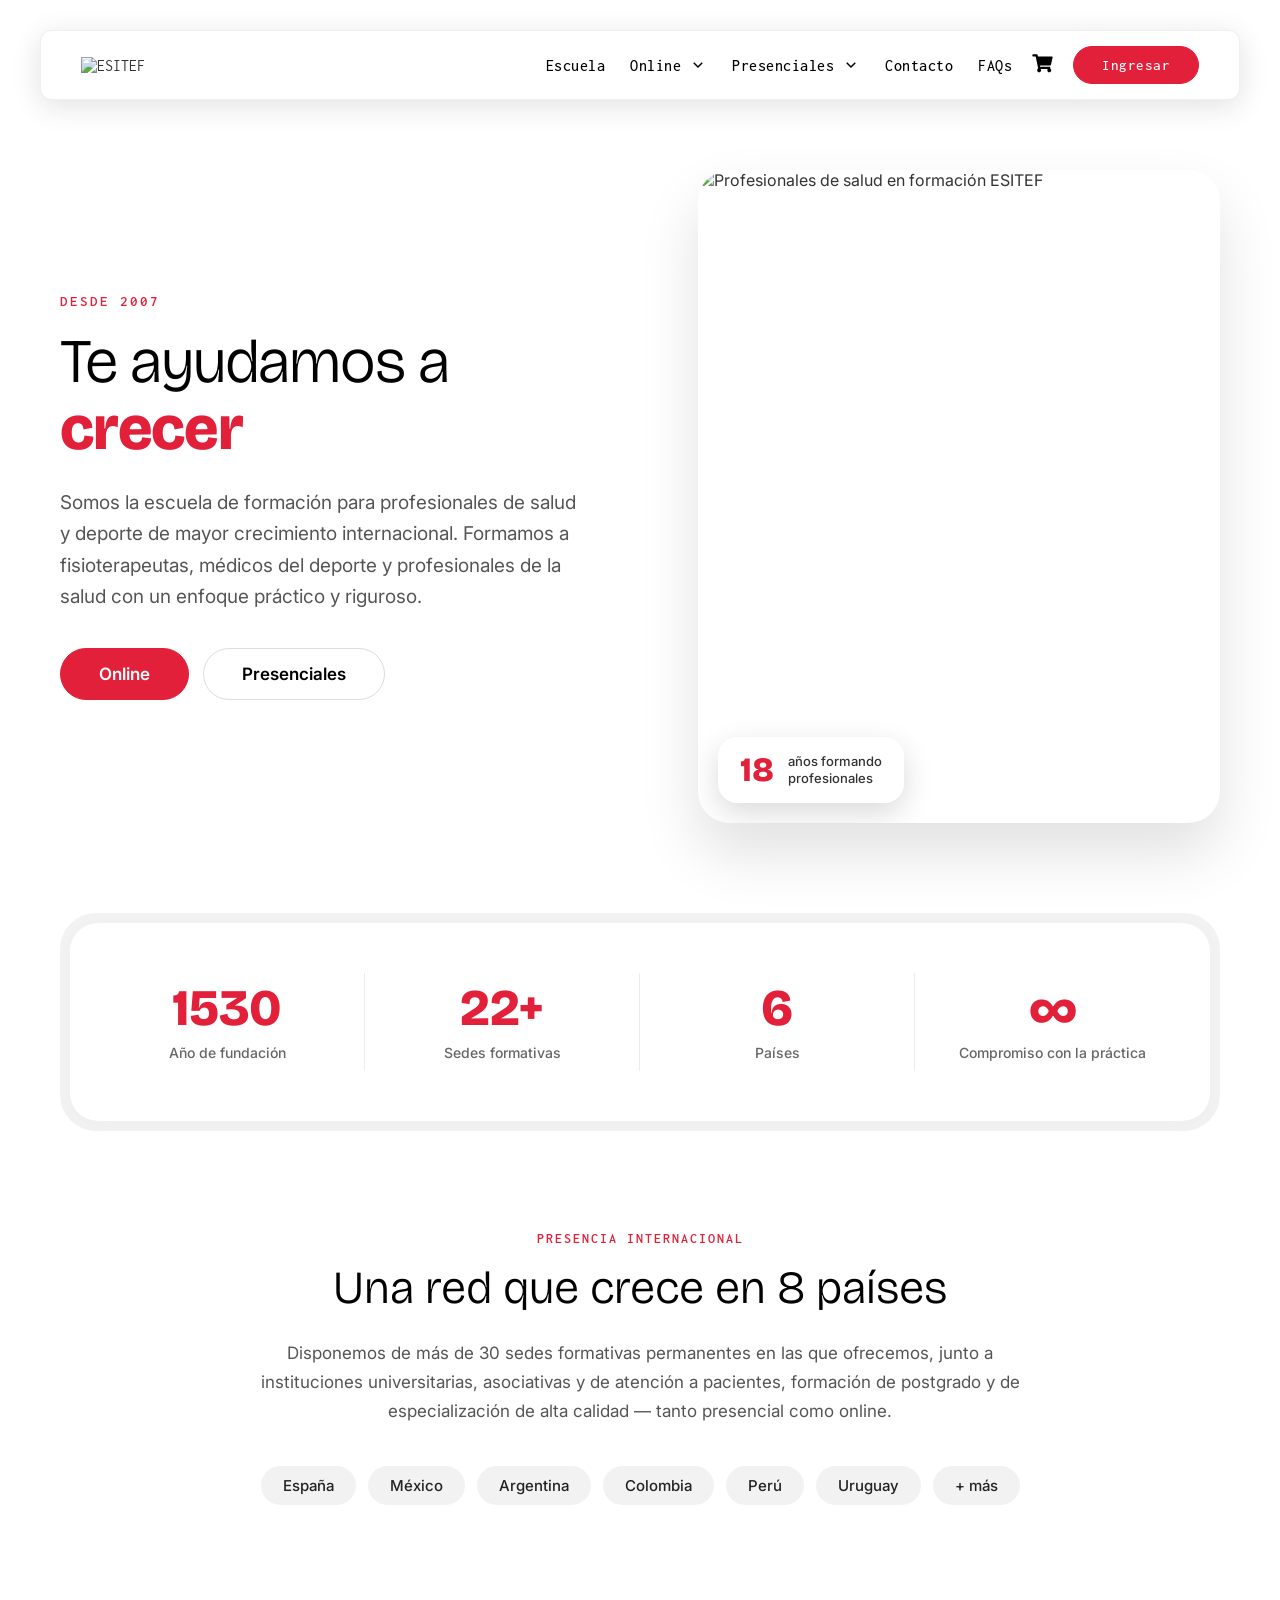
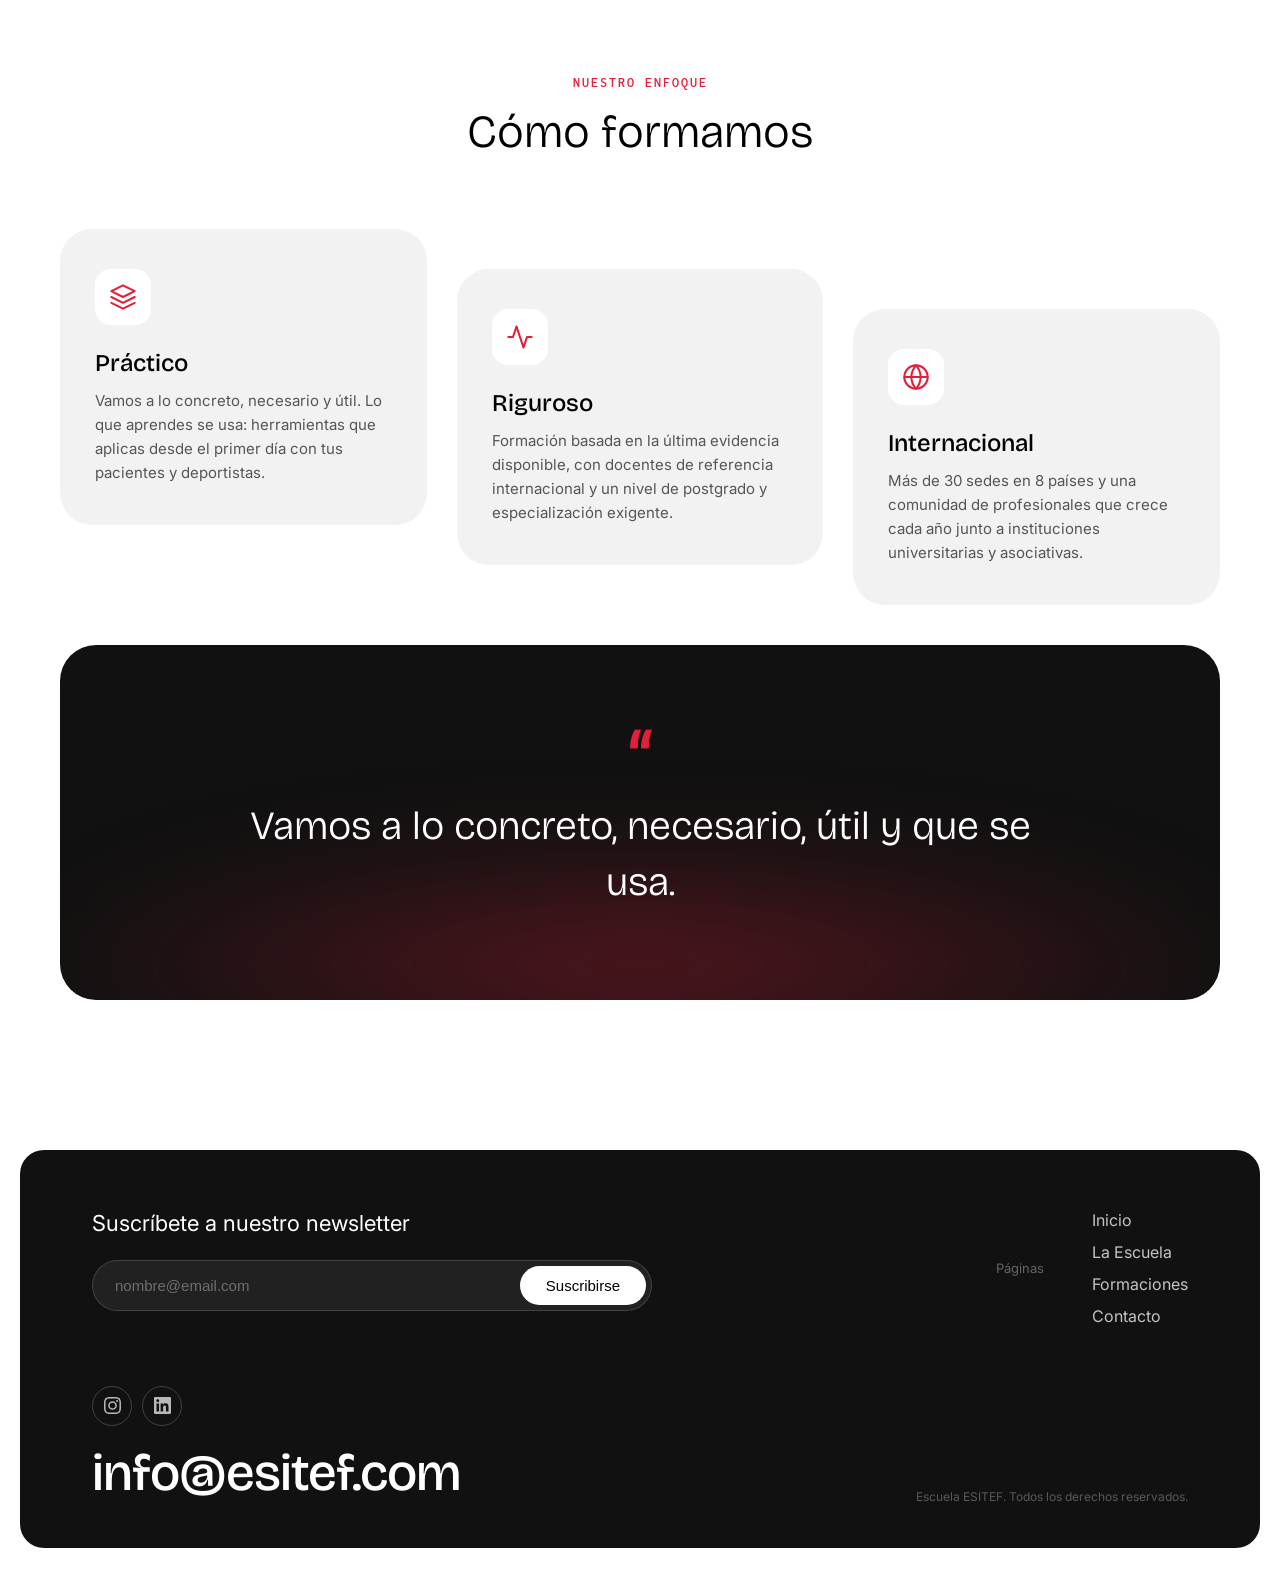
==== commit 52c3c839: "Terminamos login" ====
--- a/la-escuela.html
+++ b/la-escuela.html
@@ -12,6 +12,7 @@
   <link
     href="https://fonts.googleapis.com/css2?family=Inconsolata:wght@400;500;600;700&family=Bricolage+Grotesque:opsz,wdth,wght@12..96,75..100,200..800&display=swap"
     rel="stylesheet">
+  <link href="https://fonts.googleapis.com/css2?family=Inter:wght@300;400;500;600;700&display=swap" rel="stylesheet">
 
   <style>
     /* =====================================================
@@ -25,10 +26,23 @@
       padding: 0;
     }
 
-    body {
+    html, body {
       font-family: 'Inter', sans-serif;
       background: #fff;
-      overflow-x: hidden;
+      width: 100%;
+      max-width: 100%;
+      color: #333;
+    }
+
+    /* ponytail: clip en html evita scroll lateral sin romper position:sticky */
+    html {
+      overflow-x: clip;
+    }
+
+    .site-wrapper {
+      overflow-x: clip;
+      width: 100%;
+      max-width: 100%;
     }
 
     a {
@@ -46,22 +60,17 @@
     }
 
     /* =====================================================
-       ESITEF — Header v7.5 (Acordeón Móvil + Perfil Avatar)
+       ESITEF — Header v7.5
        ===================================================== */
-    @import url('https://fonts.googleapis.com/css2?family=Inconsolata:wght@400;500;600&display=swap');
-
-    /* --- Fuente general para el header --- */
     header.header-default * {
       font-family: "Inconsolata", monospace !important;
     }
 
-    /* =====================================================
-       HEADER FIJO (Sticky)
-       ===================================================== */
     header.header-default {
       position: sticky !important;
       top: 0 !important;
       z-index: 99999 !important;
+      width: 100% !important;
       background: transparent !important;
       box-shadow: none !important;
       border: none !important;
@@ -79,7 +88,6 @@
       -webkit-backdrop-filter: none !important;
     }
 
-    /* Navbar contenedor píldora */
     header.header-default .navbar {
       max-width: 1200px !important;
       margin: 30px auto !important;
@@ -95,7 +103,6 @@
       position: relative !important;
     }
 
-    /* Logo */
     header.header-default .navbar-brand {
       margin-right: auto !important;
     }
@@ -105,7 +112,6 @@
       width: auto !important;
     }
 
-    /* Utils */
     header.header-default .navbar-utils {
       display: flex !important;
       align-items: center !important;
@@ -113,7 +119,6 @@
       margin-left: 20px !important;
     }
 
-    /* Botón Ingresar */
     header.header-default .navbar-utils a.btn-getstarted {
       color: white !important;
       background: #e3203a !important;
@@ -133,7 +138,6 @@
       background: #b3192e !important;
     }
 
-    /* Carrito */
     header.header-default .navbar-utils .btn-cart {
       color: #000000 !important;
     }
@@ -142,14 +146,11 @@
       fill: #000000 !important;
     }
 
-    /* Ocultar barra de búsqueda */
     header.header-default .search-field {
       display: none !important;
     }
 
-    /* =====================================================
-       DESKTOP (min-width: 992px)
-       ===================================================== */
+    /* DESKTOP */
     @media (min-width: 992px) {
       header.header-default .navbar-toggler {
         display: none !important;
@@ -311,11 +312,6 @@
         border-bottom: none !important;
       }
 
-      header.header-default .navbar-nav .sub-menu li {
-        border: none !important;
-        border-bottom: none !important;
-      }
-
       header.header-default .navbar-nav>li.menu-item-has-children:hover>.sub-menu {
         opacity: 1 !important;
         visibility: visible !important;
@@ -324,9 +320,7 @@
       }
     }
 
-    /* =====================================================
-       MOBILE (< 992px)
-       ===================================================== */
+    /* MOBILE */
     @media (max-width: 991px) {
       header.header-default .navbar {
         margin: 15px !important;
@@ -335,6 +329,9 @@
         align-items: center !important;
         justify-content: flex-end !important;
         gap: 15px !important;
+        width: calc(100% - 30px) !important;
+        max-width: calc(100% - 30px) !important;
+        box-sizing: border-box !important;
       }
 
       header.header-default .navbar-brand {
@@ -388,7 +385,7 @@
         left: 0 !important;
         right: 0 !important;
         bottom: 0 !important;
-        width: 100vw !important;
+        width: 100% !important;
         height: 100vh !important;
         background-color: #ffffff !important;
         z-index: 999999 !important;
@@ -400,7 +397,6 @@
         margin: 0 !important;
         overflow-y: auto !important;
         overflow-x: hidden !important;
-        /* Oculto por defecto */
         pointer-events: none !important;
         opacity: 0 !important;
         visibility: hidden !important;
@@ -585,628 +581,462 @@
     }
 
     /* =====================================================
-       SECCIONES DE CONTENIDO (NO HEADER)
+       BOTONES GENÉRICOS
        ===================================================== */
-
-    /* ---- HERO ---- */
-    .hero-section {
-      height: calc(100dvh - 120px);
-      min-height: 500px;
-      padding: 0 20px;
-      background: #ffffff;
-      display: flex;
-      flex-direction: column;
-      align-items: stretch;
-      position: relative;
-      overflow: hidden;
-    }
-
-    .hero-body {
-      flex: 1;
-      display: flex;
-      flex-direction: column;
-      justify-content: center;
-      /* vertical center in desktop */
-      width: 100%;
-    }
-
-    /* Map background */
-    .hero-bg {
-      position: absolute;
-      top: 0;
-      left: 0;
-      right: 0;
-      bottom: 0;
-      background-image: radial-gradient(#d5d5d5 2px, transparent 2px);
-      background-size: 24px 24px;
-      opacity: 0.6;
-      mask-image: radial-gradient(ellipse at center, black 30%, transparent 70%);
-      -webkit-mask-image: radial-gradient(ellipse at center, black 30%, transparent 70%);
-      pointer-events: none;
-      z-index: 0;
-    }
-
-    .hero-inner {
-      max-width: 1200px;
-      margin: 0 auto;
-      width: 100%;
-      display: grid;
-      grid-template-columns: 1fr 1fr;
-      gap: 60px;
-      align-items: center;
-      position: relative;
-      z-index: 1;
-    }
-
-    .hero-left {
-      max-width: 500px;
-    }
-
-    .titulo-esitef {
-      font-family: "Bricolage Grotesque", sans-serif;
-      font-size: clamp(40px, 4.5vw, 62px);
-      font-weight: 800;
-      color: #000000;
-      line-height: 1.15;
-    }
-
-    .texto-estatico {
-      white-space: nowrap;
-    }
-
-    .texto-animado {
-      background-color: #E3000F;
-      color: #FFFFFF;
-      padding: 2px 12px;
-      border-radius: 4px;
-      display: inline-block;
-      margin-top: 4px;
-    }
-
-    .cursor {
-      color: #E3000F;
-      font-weight: bold;
-      margin-left: 2px;
-      animation: parpadeo 0.8s infinite;
-    }
-
-    @keyframes parpadeo {
-
-      0%,
-      100% {
-        opacity: 1;
-      }
-
-      50% {
-        opacity: 0;
-      }
-    }
-
-    .hero-subtitle {
-      font-family: 'Inter', sans-serif;
-      font-size: clamp(15px, 1.3vw, 18px);
-      color: #111;
-      margin-top: 20px;
-      line-height: 1.55;
-    }
-
-    .hero-paises {
-      display: flex;
-      flex-direction: column;
-      gap: clamp(10px, 1.5vw, 20px);
-      align-items: center;
-    }
-
-    .paises-row {
-      display: flex;
-      gap: clamp(10px, 1.5vw, 20px);
-      justify-content: center;
-      flex-wrap: wrap;
-    }
-
-    .country-btn {
+    .btn-primary,
+    .btn-outline {
       display: inline-flex;
       align-items: center;
       justify-content: center;
+      gap: 10px;
       font-family: "Inter", sans-serif;
-      font-size: 20px;
+      font-size: 17px;
       font-weight: 600;
-      text-decoration: none;
       border-radius: 50px;
-      padding: 12px 34px;
-      background: #ffffff;
-      color: #E3000F;
-      border: 2px solid #E3000F;
-      transition: all 0.2s ease;
-      min-width: 168px;
-    }
-
-    .country-btn:hover {
-      background: #E3000F;
-      color: #ffffff;
+      padding: 15px 38px;
+      transition: all 0.3s ease;
+      cursor: pointer;
+    }
+
+    .btn-primary {
+      background: #e3203a;
+      color: #fff;
+      border: 1px solid #e3203a;
+    }
+
+    .btn-primary:hover {
+      background: #b3192e;
+      border-color: #b3192e;
       transform: translateY(-2px);
-      box-shadow: 0 4px 12px rgba(227, 0, 15, 0.2);
-    }
-
-    .country-btn.btn-online {
-      background: linear-gradient(135deg, #ff4b68, #E3000F);
-      color: #000000;
-      border: none;
-      padding: 17px 48px;
-      font-size: 22px;
-      box-shadow: 0 4px 15px rgba(227, 0, 15, 0.2);
-    }
-
-    .country-btn.btn-online:hover {
+      color: #fff;
+    }
+
+    .btn-outline {
+      background: #fff;
+      color: #000;
+      border: 1px solid #ddd;
+    }
+
+    .btn-outline:hover {
+      border-color: #000;
       transform: translateY(-2px);
-      box-shadow: 0 6px 20px rgba(227, 0, 15, 0.4);
-      color: #ffffff;
-    }
-
-    /* ---- MARQUEE LOGOS (dentro del hero) ---- */
-    .marquee-section {
-      padding: 20px 0;
-      background: transparent;
+    }
+
+    /* =====================================================
+       HERO — La Escuela
+       ===================================================== */
+    .escuela-hero {
+      max-width: 1200px;
+      margin: 70px auto 90px;
+      padding: 0 20px;
+      display: grid;
+      grid-template-columns: 1.05fr 0.95fr;
+      gap: 60px;
+      align-items: center;
+    }
+
+    .escuela-hero .eyebrow {
+      font-family: "Inconsolata", monospace;
+      font-size: 15px;
+      letter-spacing: 2px;
+      text-transform: uppercase;
+      color: #e3203a;
+      font-weight: 600;
+      margin-bottom: 20px;
+      display: block;
+    }
+
+    .escuela-hero h1 {
+      font-family: "Bricolage Grotesque", sans-serif;
+      font-size: clamp(38px, 5vw, 62px);
+      font-weight: 300;
+      color: #000;
+      line-height: 1.08;
+      letter-spacing: -0.02em;
+      margin-bottom: 24px;
+    }
+
+    .escuela-hero h1 strong {
+      font-weight: 800;
+      color: #e3203a;
+    }
+
+    .escuela-hero .lead {
+      font-size: clamp(16px, 1.5vw, 19px);
+      color: #555;
+      line-height: 1.65;
+      max-width: 520px;
+      margin-bottom: 36px;
+    }
+
+    .escuela-hero-actions {
+      display: flex;
+      gap: 14px;
+      flex-wrap: wrap;
+    }
+
+    .escuela-hero-media {
+      position: relative;
+      border-radius: 32px;
       overflow: hidden;
+      aspect-ratio: 4/5;
+      box-shadow: 0 30px 60px rgba(0, 0, 0, 0.12);
+    }
+
+    .escuela-hero-media img {
+      width: 100%;
+      height: 100%;
+      object-fit: cover;
+    }
+
+    /* Badge flotante sobre la imagen */
+    .hero-float-badge {
+      position: absolute;
+      left: 20px;
+      bottom: 20px;
+      background: rgba(255, 255, 255, 0.92);
+      backdrop-filter: blur(8px);
+      -webkit-backdrop-filter: blur(8px);
+      border-radius: 20px;
+      padding: 16px 22px;
       display: flex;
       align-items: center;
-      position: relative;
-      flex-shrink: 0;
-    }
-
-    /* Degradados a los lados para disimular la entrada y salida */
-    .marquee-section::before,
-    .marquee-section::after {
-      content: "";
-      position: absolute;
-      top: 0;
-      width: 150px;
-      height: 100%;
-      z-index: 2;
-    }
-
-    .marquee-section::before {
-      left: 0;
-      background: linear-gradient(to right, #ffffff, transparent);
-    }
-
-    .marquee-section::after {
-      right: 0;
-      background: linear-gradient(to left, #ffffff, transparent);
-    }
-
-    .marquee-inner {
-      display: flex;
-      width: max-content;
-      animation: scroll 25s linear infinite;
-    }
-
-    .marquee-inner:hover {
-      animation-play-state: paused;
-    }
-
-    @keyframes scroll {
-      0% {
-        transform: translateX(0);
-      }
-
-      100% {
-        transform: translateX(-50%);
-      }
-    }
-
-    .marquee-item {
-      padding: 0 50px;
+      gap: 14px;
+      box-shadow: 0 10px 30px rgba(0, 0, 0, 0.15);
+    }
+
+    .hero-float-badge .num {
       font-family: "Bricolage Grotesque", sans-serif;
-      font-size: 26px;
-      font-weight: 700;
-      color: #cccccc;
-      display: flex;
-      align-items: center;
-      gap: 12px;
-      transition: color 0.3s ease;
-      cursor: default;
-    }
-
-    .marquee-item:hover {
-      color: #888888;
-    }
-
-    .marquee-item svg {
-      height: 28px;
-      width: auto;
-      fill: currentColor;
+      font-size: 34px;
+      font-weight: 800;
+      color: #e3203a;
+      line-height: 1;
+    }
+
+    .hero-float-badge .txt {
+      font-size: 13px;
+      color: #333;
+      line-height: 1.3;
+      font-weight: 500;
     }
 
     @media (max-width: 991px) {
-      .hero-section {
-        /* Header mobile: margin 15px*2 + padding 15px*2 + logo 40px ≈ 70px */
-        height: calc(100svh - 70px);
-        min-height: 0;
-        padding: 0 16px;
-        display: flex;
-        flex-direction: column;
-      }
-
-      .hero-body {
-        flex: 1;
-        min-height: 0;
-        /* impide que hero-body crezca más allá de lo asignado */
-        overflow: hidden;
-        /* evita que el contenido tape los logos del marquee */
-        display: flex;
-        flex-direction: column;
-        justify-content: center;
-        padding-top: 8px;
-        padding-bottom: 8px;
-      }
-
-      .hero-inner {
+      .escuela-hero {
         grid-template-columns: 1fr;
         gap: 40px;
-        /* subtítulo → botones */
-        text-align: center;
-      }
-
-      .hero-left {
-        margin: 0 auto;
-      }
-
-      .paises-row {
-        justify-content: center;
-      }
-
-      .hero-subtitle {
-        margin-top: 30px;
-        /* título → subtítulo */
-      }
-
-      .hero-paises {
-        gap: 25px;
-        /* entre filas de botones */
-      }
-
-      .marquee-section {
-        padding: 40px 0;
-        /* botones → logos */
-        flex-shrink: 0;
-      }
-
-      .marquee-item {
-        font-size: 18px;
-        padding: 0 24px;
-      }
-
-      .marquee-item svg {
-        height: 20px;
-      }
-    }
-
-    @media (max-width: 768px) {
-      .titulo-esitef {
-        font-size: clamp(32px, 8.5vw, 44px);
-      }
-
-      .hero-section {
-        height: calc(100svh - 70px);
-        min-height: 0;
-        padding: 0 16px;
-      }
-
-      .hero-inner {
-        gap: 36px;
-      }
-
-      .hero-subtitle {
-        font-size: 15px;
-        margin-top: 26px;
-      }
-
-      .hero-paises {
-        gap: 22px;
-      }
-
-      .paises-row {
-        gap: 14px;
-      }
-
-      .country-btn {
-        font-size: 17px;
-        padding: 11px 22px;
-        min-width: 136px;
-      }
-
-      .country-btn.btn-online {
-        padding: 13px 36px;
-        font-size: 19px;
-      }
-
-      .marquee-section {
-        padding: 36px 0;
-      }
-
-      .marquee-item {
-        font-size: 16px;
-        padding: 0 20px;
-      }
-
-      .marquee-item svg {
-        height: 18px;
-      }
-    }
-
-    @media (max-width: 420px) {
-      .titulo-esitef {
-        font-size: clamp(28px, 7.5vw, 34px);
-      }
-
-      .hero-section {
-        height: calc(100svh - 70px);
-        min-height: 0;
-        padding: 0 14px;
-      }
-
-      .hero-inner {
-        gap: 30px;
-      }
-
-      .hero-subtitle {
-        font-size: 14px;
-        margin-top: 22px;
-      }
-
-      .hero-paises {
-        gap: 18px;
-      }
-
-      .paises-row {
-        gap: 10px;
-      }
-
-      .country-btn {
-        font-size: 15px;
-        padding: 10px 18px;
-        min-width: 122px;
-      }
-
-      .country-btn.btn-online {
-        padding: 11px 30px;
-        font-size: 17px;
-      }
-
-      .marquee-section {
-        padding: 28px 0;
-      }
-
-      .marquee-item {
-        font-size: 14px;
-        padding: 0 16px;
-      }
-
-      .marquee-item svg {
-        height: 16px;
-      }
-    }
-
-    /* ---- OFRECEMOS ACCORDION ---- */
-    .ofrecemos-section {
-      padding: 100px 20px 50px;
-      background: #ffffff;
-    }
-
-    .ofrecemos-inner {
-      max-width: 1200px;
-      margin: 0 auto;
-      width: 100%;
-    }
-
-    .ofrecemos-titulo {
-      font-family: "Bricolage Grotesque", sans-serif;
-      font-size: 36px;
-      font-weight: 300;
-      color: #000000;
-      text-align: center;
-      margin-bottom: 60px;
-    }
-
-    .accordion-container {
-      display: flex;
-      gap: 15px;
-      height: 480px;
-      width: calc(100% - 24px);
-      margin: 0 auto;
+        margin: 40px auto 70px;
+      }
+
+      .escuela-hero-media {
+        order: -1;
+        aspect-ratio: 16/11;
+        border-radius: 24px;
+      }
+
+      .escuela-hero .lead {
+        max-width: 100%;
+      }
+    }
+
+    /* =====================================================
+       STATS BAR
+       ===================================================== */
+    .stats-section {
+      max-width: min(1160px, calc(100% - 40px));
+      margin: 0 auto 100px;
+      padding: 10px;
       background: #f2f2f2;
       border-radius: 36px;
-      padding: 12px;
-    }
-
-    .accordion-item {
-      flex: 1;
-      background: #ffffff;
-      border-radius: 32px;
-      padding: 30px 24px;
-      position: relative;
-      overflow: hidden;
-      transition: flex 0.6s cubic-bezier(0.25, 1, 0.5, 1), box-shadow 0.4s ease, border-color 0.4s ease;
-      display: flex;
-      cursor: pointer;
-      border: none;
-      box-shadow: none;
-    }
-
-    .accordion-item.active {
-      flex: 4;
-      cursor: default;
-      border-color: #ebebeb;
-      box-shadow: 0 4px 20px rgba(0, 0, 0, 0.03);
-    }
-
-    .accordion-content {
-      display: flex;
-      flex-direction: column;
-      justify-content: space-between;
-      min-width: 140px;
-      width: 160px;
-      z-index: 2;
-    }
-
-    .accordion-item.active .accordion-content {
-      min-width: 200px;
-    }
-
-    .accordion-number {
-      font-family: "Inter", sans-serif;
-      font-size: 16px;
-      color: #999;
-      font-weight: 500;
-    }
-
-    .accordion-text {
-      margin-top: auto;
-    }
-
-    .accordion-text h3 {
-      font-family: "Inter", sans-serif;
-      font-size: 22px;
-      font-weight: 500;
-      color: #111;
-      margin-bottom: 12px;
-      line-height: 1.1;
-      letter-spacing: -0.5px;
-      transition: font-size 0.4s ease;
-    }
-
-    .accordion-item.active .accordion-text h3 {
-      font-size: 26px;
-    }
-
-    .accordion-text p {
-      font-family: "Inter", sans-serif;
+    }
+
+    .stats-inner {
+      background: #fff;
+      border-radius: 28px;
+      display: grid;
+      grid-template-columns: repeat(4, 1fr);
+      padding: 50px 20px;
+      box-shadow: 0 4px 20px rgba(0, 0, 0, 0.02);
+    }
+
+    .stat-item {
+      text-align: center;
+      padding: 10px 24px;
+      border-right: 1px solid #ececec;
+    }
+
+    .stat-item:last-child {
+      border-right: none;
+    }
+
+    .stat-num {
+      font-family: "Bricolage Grotesque", sans-serif;
+      font-size: clamp(38px, 4vw, 54px);
+      font-weight: 800;
+      color: #e3203a;
+      line-height: 1;
+      margin-bottom: 10px;
+    }
+
+    .stat-label {
       font-size: 14px;
       color: #666;
-      line-height: 1.4;
-      margin: 0;
-      margin-top: 10px;
-      display: -webkit-box;
-      -webkit-line-clamp: 3;
-      line-clamp: 3;
-      -webkit-box-orient: vertical;
-      overflow: hidden;
-      opacity: 0;
-      max-height: 0;
-      transition: all 0.4s ease;
-    }
-
-    .accordion-item.active .accordion-text p {
-      opacity: 1;
-      max-height: 150px;
-    }
-
-    .accordion-image {
-      flex: 1;
-      position: relative;
-      opacity: 0;
-      transform: translateX(20px) scale(0.98);
-      transition: all 0.6s cubic-bezier(0.25, 1, 0.5, 1);
-      margin-left: 30px;
-      border-radius: 20px;
-      overflow: hidden;
-      background: #f9f9f9;
+      font-weight: 500;
+    }
+
+    @media (max-width: 768px) {
+      .stats-section {
+        max-width: calc(100% - 30px);
+        padding: 12px;
+        border-radius: 32px;
+        margin-bottom: 70px;
+      }
+
+      .stats-inner {
+        grid-template-columns: 1fr 1fr;
+        gap: 0;
+        padding: 20px 10px;
+        border-radius: 24px;
+      }
+
+      .stat-item {
+        padding: 24px 16px;
+      }
+
+      .stat-item:nth-child(2) {
+        border-right: none;
+      }
+
+      .stat-item:nth-child(1),
+      .stat-item:nth-child(2) {
+        border-bottom: 1px solid #ececec;
+      }
+    }
+
+    /* =====================================================
+       PRESENCIA INTERNACIONAL
+       ===================================================== */
+    .presencia-section {
+      max-width: 1000px;
+      margin: 0 auto 110px;
+      padding: 0 20px;
+      text-align: center;
+    }
+
+    .section-eyebrow {
+      font-family: "Inconsolata", monospace;
+      font-size: 14px;
+      letter-spacing: 2px;
+      text-transform: uppercase;
+      color: #e3203a;
+      font-weight: 600;
+      margin-bottom: 16px;
+    }
+
+    .section-title {
+      font-family: "Bricolage Grotesque", sans-serif;
+      font-size: clamp(30px, 4vw, 46px);
+      font-weight: 300;
+      color: #000;
+      line-height: 1.15;
+      margin-bottom: 24px;
+    }
+
+    .presencia-section .body-text {
+      font-size: 17px;
+      color: #555;
+      line-height: 1.7;
+      max-width: 760px;
+      margin: 0 auto 40px;
+    }
+
+    .country-chips {
+      display: flex;
+      flex-wrap: wrap;
+      justify-content: center;
+      gap: 12px;
+    }
+
+    .country-chip {
+      background: #f2f2f2;
+      color: #222;
+      font-size: 15px;
+      font-weight: 500;
+      padding: 10px 22px;
+      border-radius: 50px;
+      transition: all 0.25s ease;
+    }
+
+    .country-chip:hover {
+      background: #e3203a;
+      color: #fff;
+      transform: translateY(-2px);
+    }
+
+    /* =====================================================
+       VALORES / ENFOQUE (cascada de tarjetas)
+       ===================================================== */
+    .valores-section {
+      max-width: 1200px;
+      margin: 0 auto 120px;
+      padding: 60px 20px 0;
+      overflow-x: clip;
+    }
+
+    .valores-head {
+      text-align: center;
+      margin-bottom: 70px;
+    }
+
+    .valores-grid {
+      display: grid;
+      grid-template-columns: repeat(3, 1fr);
+      gap: 30px;
+    }
+
+    .valor-card {
+      background: #f2f2f2;
+      border-radius: 32px;
+      padding: 40px 35px;
+      transition: transform 0.3s ease, box-shadow 0.3s ease;
+      height: 100%;
+    }
+
+    .valores-grid .valor-card:nth-child(2) {
+      transform: translateY(40px);
+    }
+
+    .valores-grid .valor-card:nth-child(3) {
+      transform: translateY(80px);
+    }
+
+    .valor-card:hover {
+      box-shadow: 0 16px 40px rgba(0, 0, 0, 0.07);
+    }
+
+    .valor-icon {
+      width: 56px;
+      height: 56px;
+      border-radius: 16px;
+      background: #fff;
       display: flex;
       align-items: center;
       justify-content: center;
-    }
-
-    .accordion-item.active .accordion-image {
-      opacity: 1;
-      transform: translateX(0) scale(1);
-    }
-
-    .accordion-image img {
-      width: 100%;
-      height: 100%;
-      object-fit: cover;
+      color: #e3203a;
+      margin-bottom: 24px;
+    }
+
+    .valor-icon svg {
+      width: 28px;
+      height: 28px;
+      fill: none;
+      stroke: currentColor;
+      stroke-width: 1.8;
+      stroke-linecap: round;
+      stroke-linejoin: round;
+    }
+
+    .valor-card h3 {
+      font-family: "Bricolage Grotesque", sans-serif;
+      font-size: 24px;
+      font-weight: 500;
+      color: #000;
+      margin-bottom: 12px;
+    }
+
+    .valor-card p {
+      font-size: 15px;
+      color: #555;
+      line-height: 1.6;
     }
 
     @media (max-width: 991px) {
-      .accordion-container {
-        flex-direction: column;
-        height: auto;
-        width: 100%;
-        margin: 0;
-        padding: 12px;
-        border-radius: 32px;
-      }
-
-      .accordion-item {
-        height: 100px;
-        flex: none !important;
-        padding: 20px 24px;
-        transition: height 0.5s cubic-bezier(0.25, 1, 0.5, 1);
-        border-radius: 24px;
-      }
-
-      .accordion-item.active {
-        height: 380px;
-      }
-
-      .accordion-content {
-        min-width: 100%;
-        width: 100%;
-        flex-direction: row;
-        align-items: center;
-      }
-
-      .accordion-item.active .accordion-content {
-        flex-direction: column;
-        align-items: flex-start;
-      }
-
-      .accordion-number {
-        margin-right: 20px;
-      }
-
-      .accordion-item.active .accordion-number {
-        margin-bottom: 20px;
-        margin-right: 0;
-      }
-
-      .accordion-text p {
-        display: none;
-      }
-
-      .accordion-item.active .accordion-text p {
-        display: -webkit-box;
-      }
-
-      .accordion-image {
-        margin-left: 0;
-        margin-top: 20px;
-        flex: none;
-        height: 200px;
-        width: 100%;
-      }
-
-      .accordion-item:not(.active) .accordion-image {
-        display: none;
-      }
-
-      .accordion-text h3 {
-        margin-bottom: 0;
-        font-size: 20px;
-      }
-
-      .accordion-item.active .accordion-text h3 {
-        margin-bottom: 12px;
-        font-size: 24px;
-      }
-    }
-
-    /* ---- FOOTER (SECCIÓN 4) ---- */
+      .valores-section {
+        padding-top: 20px;
+        margin-bottom: 90px;
+      }
+
+      .valores-grid {
+        grid-template-columns: 1fr;
+        gap: 20px;
+      }
+
+      .valores-grid .valor-card:nth-child(2),
+      .valores-grid .valor-card:nth-child(3) {
+        transform: translateY(0);
+      }
+    }
+
+    /* =====================================================
+       MANIFIESTO (tarjeta oscura)
+       ===================================================== */
+    .manifiesto-section {
+      max-width: min(1160px, calc(100% - 40px));
+      margin: 0 auto 110px;
+      padding: 0;
+    }
+
+    .manifiesto-card {
+      background: #111;
+      border-radius: 36px;
+      padding: clamp(50px, 7vw, 90px) clamp(28px, 5vw, 70px);
+      text-align: center;
+      position: relative;
+      overflow: hidden;
+    }
+
+    .manifiesto-card::before {
+      content: '';
+      position: absolute;
+      bottom: -30%;
+      left: 50%;
+      transform: translateX(-50%);
+      width: 120%;
+      height: 80%;
+      background: radial-gradient(ellipse at center, rgba(227, 32, 58, 0.35) 0%, transparent 65%);
+      filter: blur(50px);
+      pointer-events: none;
+    }
+
+    .manifiesto-card .quote-mark {
+      font-family: "Bricolage Grotesque", sans-serif;
+      font-size: 90px;
+      line-height: 0.6;
+      color: #e3203a;
+      display: block;
+      margin-bottom: 10px;
+    }
+
+    .manifiesto-card p {
+      position: relative;
+      z-index: 1;
+      font-family: "Bricolage Grotesque", sans-serif;
+      font-size: clamp(24px, 3.5vw, 40px);
+      font-weight: 300;
+      color: #fff;
+      line-height: 1.4;
+      max-width: 820px;
+      margin: 0 auto;
+    }
+
+    @media (max-width: 600px) {
+      .manifiesto-section {
+        max-width: calc(100% - 30px);
+      }
+      .manifiesto-card {
+        border-radius: 28px;
+      }
+    }
+
+    /* =====================================================
+       FOOTER
+       ===================================================== */
     .esitef-footer {
       background: #ffffff !important;
       padding: 40px 20px 40px;
       font-family: 'Inter', sans-serif;
+      overflow-x: clip;
+      max-width: 100%;
+      box-sizing: border-box;
     }
 
     .footer-card {
@@ -1221,7 +1051,6 @@
       padding: 0 52px;
     }
 
-    /* Top row: newsletter (left) + pages (right) */
     .footer-top {
       display: flex;
       justify-content: space-between;
@@ -1230,29 +1059,23 @@
       padding-bottom: 60px;
     }
 
-    /* Newsletter */
     .footer-newsletter {
       flex: 1;
       max-width: 560px;
     }
 
-    /* Newsletter */
     .footer-newsletter h3 {
-      font-family: 'Inter', sans-serif;
       font-size: 22px;
       font-weight: 400;
       color: #ffffff;
       margin-bottom: 24px;
-      letter-spacing: -0.3px;
     }
 
     .footer-newsletter-form {
       display: flex;
-      gap: 0;
       border: 1px solid rgba(255, 255, 255, 0.15);
       border-radius: 50px;
       background: rgba(255, 255, 255, 0.07);
-      overflow: hidden;
       width: 100%;
     }
 
@@ -1261,11 +1084,9 @@
       border: none;
       outline: none;
       padding: 14px 22px;
-      font-family: 'Inter', sans-serif;
       font-size: 15px;
       color: #ffffff;
       background: transparent;
-      min-width: 0;
     }
 
     .footer-newsletter-form input::placeholder {
@@ -1278,26 +1099,21 @@
       border: none;
       border-radius: 50px;
       padding: 11px 26px;
-      font-family: 'Inter', sans-serif;
       font-size: 15px;
       font-weight: 500;
       cursor: pointer;
       margin: 5px;
       transition: background 0.2s ease, color 0.2s ease;
-      white-space: nowrap;
     }
 
     .footer-newsletter-form button:hover {
-      background: #E3000F;
+      background: #e3203a;
       color: #ffffff;
     }
 
-    /* Pages nav */
     .footer-pages {
       display: flex;
       gap: 48px;
-      align-items: flex-start;
-      flex-shrink: 0;
     }
 
     .footer-pages-label {
@@ -1306,17 +1122,6 @@
       gap: 6px;
       font-size: 13px;
       color: rgba(255, 255, 255, 0.35);
-      white-space: nowrap;
-      padding-top: 4px;
-    }
-
-    .footer-pages-label svg {
-      width: 14px;
-      height: 14px;
-      fill: none;
-      stroke: rgba(255, 255, 255, 0.35);
-      stroke-width: 1.8;
-      flex-shrink: 0;
     }
 
     .footer-pages-links {
@@ -1328,17 +1133,14 @@
     .footer-pages-links a {
       font-size: 16px;
       color: rgba(255, 255, 255, 0.75);
-      text-decoration: none;
       font-weight: 400;
       transition: color 0.18s ease;
-      line-height: 1.3;
     }
 
     .footer-pages-links a:hover {
       color: #ffffff;
     }
 
-    /* Bottom row: social + email (left) + copyright (right) */
     .footer-bottom {
       display: flex;
       justify-content: space-between;
@@ -1355,7 +1157,6 @@
     .footer-social {
       display: flex;
       gap: 10px;
-      align-items: center;
     }
 
     .footer-social a {
@@ -1367,9 +1168,7 @@
       border-radius: 50%;
       border: 1px solid rgba(255, 255, 255, 0.2);
       color: rgba(255, 255, 255, 0.7);
-      text-decoration: none;
       transition: all 0.18s ease;
-      background: transparent;
     }
 
     .footer-social a:hover {
@@ -1389,10 +1188,10 @@
       font-size: clamp(32px, 4.5vw, 52px);
       font-weight: 500;
       color: #ffffff;
-      text-decoration: none;
       letter-spacing: -1px;
-      line-height: 1;
       transition: color 0.18s ease;
+      overflow-wrap: anywhere;
+      max-width: 100%;
     }
 
     .footer-email:hover {
@@ -1403,1349 +1202,75 @@
       font-size: 12px;
       color: rgba(255, 255, 255, 0.3);
       text-align: right;
-      white-space: nowrap;
-      padding-bottom: 4px;
-    }
-
-    /* Footer responsive */
+    }
+
     @media (max-width: 900px) {
-      .footer-card {
-        padding: 48px 0 36px;
-      }
-
-      .footer-content {
-        padding: 0 32px;
-      }
-
-      .footer-top {
-        flex-direction: column;
-        gap: 40px;
-        padding-bottom: 40px;
-      }
-
-      .footer-newsletter {
-        max-width: 100%;
-      }
+      .footer-card { padding: 48px 0 36px; }
+      .footer-content { padding: 0 32px; }
+      .footer-top { flex-direction: column; gap: 40px; padding-bottom: 40px; }
+      .footer-newsletter { max-width: 100%; }
     }
 
     @media (max-width: 600px) {
-      .footer-card {
-        padding: 36px 0 28px;
-        border-radius: 16px;
-      }
-
-      .footer-content {
-        padding: 0 24px;
-      }
-
-      .footer-bottom {
-        flex-direction: column;
-        align-items: flex-start;
-        gap: 16px;
-      }
-
-      .footer-copyright {
-        text-align: left;
-      }
-
-      .footer-email {
-        font-size: 28px;
-      }
-    }
-
-    /* ---- BLOG SECTION (SECCIÓN 3) ---- */
-    .blog-section {
-      padding: 100px 20px 90px 20px;
-      /* Reduced bottom padding (was 180px for stagger) */
-      background: #ffffff;
-    }
-
-    .blog-inner {
-      max-width: 1200px;
-      margin: 0 auto;
-      width: 100%;
-    }
-
-    .blog-titulo {
-      font-family: "Bricolage Grotesque", sans-serif;
-      font-size: 36px;
-      font-weight: 300;
-      color: #000000;
-      text-align: center;
-      margin-bottom: 60px;
-    }
-
-    /* Button "Ver todos" wrapper */
-    .blog-ver-todos {
-      text-align: center;
-      margin-top: 140px;
-      /* offset for staggered cards on desktop */
-    }
-
-    @media (max-width: 991px) {
-      .blog-ver-todos {
-        margin-top: 40px;
-        /* no stagger on mobile */
-      }
-    }
-
-    .blog-grid {
-      display: grid;
-      grid-template-columns: repeat(3, 1fr);
-      gap: 30px;
-      align-items: stretch;
-    }
-
-    .blog-card {
-      background: #f2f2f2;
-      border-radius: 32px;
-      padding: 40px 30px;
-      display: flex;
-      flex-direction: column;
-      justify-content: space-between;
-      min-height: 450px;
-      position: relative;
-      transition: transform 0.4s ease, box-shadow 0.4s ease;
-      text-decoration: none;
-      color: inherit;
-    }
-
-    /* Hover micro-animation for blog cards */
-    .blog-card:hover {
-      transform: translateY(-5px);
-      box-shadow: 0 10px 30px rgba(0, 0, 0, 0.05);
-    }
-
-    /* Stagger effect on desktop */
-    @media (min-width: 992px) {
-      .blog-card:nth-child(1) {
-        transform: translateY(0);
-      }
-
-      .blog-card:nth-child(2) {
-        transform: translateY(40px);
-      }
-
-      .blog-card:nth-child(3) {
-        transform: translateY(80px);
-      }
-
-      /* Hover combined with stagger */
-      .blog-card:nth-child(1):hover {
-        transform: translateY(-5px);
-      }
-
-      .blog-card:nth-child(2):hover {
-        transform: translateY(35px);
-      }
-
-      .blog-card:nth-child(3):hover {
-        transform: translateY(75px);
-      }
-    }
-
-    .blog-card-quote {
-      font-family: "Georgia", serif;
-      font-size: 72px;
-      line-height: 1;
-      color: #d8d8d8;
-      margin-bottom: -10px;
-      margin-left: -5px;
-      user-select: none;
-    }
-
-    .blog-card-content {
-      margin-bottom: auto;
-    }
-
-    .blog-card-content h3 {
-      font-family: "Inter", sans-serif;
-      font-size: 22px;
-      font-weight: 600;
-      color: #111;
-      margin-bottom: 12px;
-      line-height: 1.25;
-      letter-spacing: -0.5px;
-    }
-
-    .blog-card-content p {
-      font-family: "Inter", sans-serif;
-      font-size: 15px;
-      color: #555;
-      line-height: 1.5;
-      margin: 0;
-    }
-
-    .blog-card-footer {
-      display: flex;
-      justify-content: space-between;
-      align-items: flex-end;
-      margin-top: 30px;
-    }
-
-    .blog-card-author {
-      display: flex;
-      flex-direction: column;
-      gap: 4px;
-      padding-right: 15px;
-    }
-
-    .author-name {
-      font-family: "Inter", sans-serif;
-      font-weight: 700;
-      font-size: 15px;
-      color: #111;
-      line-height: 1.2;
-    }
-
-    .author-role {
-      font-family: "Inter", sans-serif;
-      font-size: 13px;
-      color: #666;
-      line-height: 1.2;
-    }
-
-    .blog-card-image {
-      width: 80px;
-      height: 80px;
-      border-radius: 20px;
-      overflow: hidden;
-      flex-shrink: 0;
-      box-shadow: 0 8px 20px rgba(0, 0, 0, 0.15);
-    }
-
-    .blog-card-image img {
-      width: 100%;
-      height: 100%;
-      object-fit: cover;
-    }
-
-    /* Responsive styling for tablet/mobile */
-    @media (max-width: 991px) {
-      .blog-section {
-        padding: 80px 20px 40px;
-      }
-
-      .blog-grid {
-        grid-template-columns: 1fr;
-        gap: 30px;
-      }
-
-      .blog-card {
-        min-height: auto;
-        padding: 35px 24px;
-      }
-
-      .blog-titulo {
-        font-size: 30px;
-        margin-bottom: 40px;
-      }
-    }
-
-
-
-    /* =====================================================
-       MENTORÍAS CUSTOM CSS (UPDATED)
-       ===================================================== */
-    .mentorias-hero {
-      height: calc(100dvh - 120px);
-      min-height: 650px;
-      padding: 0 20px 120px 20px;
-      background: #ffffff;
-      display: flex;
-      flex-direction: column;
-      align-items: center;
-      justify-content: center;
-      position: relative;
-      overflow: hidden;
-      text-align: center;
-    }
-
-    .hero-bg {
-      position: absolute;
-      top: 0;
-      left: 0;
-      right: 0;
-      bottom: 0;
-      background-image: url('https://images.unsplash.com/photo-1618005182384-a83a8bd57fbe?q=80&w=2000&auto=format&fit=crop');
-      background-size: cover;
-      background-position: center;
-      opacity: 0.2;
-      filter: grayscale(100%) blur(10px);
-      mask-image: linear-gradient(to bottom, transparent 0%, black 35%, black 65%, transparent 100%);
-      -webkit-mask-image: linear-gradient(to bottom, transparent 0%, black 35%, black 65%, transparent 100%);
-      z-index: 0;
-    }
-
-    /* Degradado superpuesto para garantizar que se funda a blanco sin depender de mask-image */
-    .hero-bg-overlay {
-      position: absolute;
-      top: 0;
-      left: 0;
-      right: 0;
-      bottom: 0;
-      background: linear-gradient(to bottom, #ffffff 0%, transparent 35%, transparent 65%, #ffffff 100%);
-      z-index: 1;
-      pointer-events: none;
-    }
-
-    .mentorias-hero-inner {
-      position: relative;
-      z-index: 1;
-      max-width: 900px;
-    }
-
-    .mentorias-title {
-      font-family: "Bricolage Grotesque", sans-serif;
-      font-size: clamp(40px, 5vw, 68px);
-      font-weight: 800;
-      color: #000000;
-      line-height: 1.1;
-      margin-bottom: 24px;
-    }
-
-    .mentorias-subtitle {
-      font-family: "Bricolage Grotesque", sans-serif;
-      font-size: clamp(30px, 2.7vw, 36px);
-      font-weight: 300;
-      color: #000;
-      line-height: 1.5;
-      margin-bottom: 40px;
-    }
-
-    .btn-mentorias-cta {
-      display: inline-flex;
-      align-items: center;
-      justify-content: center;
-      font-family: "Inter", sans-serif;
-      font-size: 20px;
-      font-weight: 600;
-      text-decoration: none;
-      border-radius: 50px;
-      padding: 16px 42px;
-      background: #E3000F;
-      color: #ffffff;
-      border: none;
-      transition: all 0.3s ease;
-      box-shadow: 0 4px 15px rgba(227, 0, 15, 0.2);
-    }
-
-    .btn-mentorias-cta:hover {
-      background: #b3000c;
-      transform: translateY(-2px);
-      box-shadow: 0 6px 20px rgba(227, 0, 15, 0.4);
-      color: #ffffff;
-    }
-
-    .section-padding {
-      padding: 50px 20px;
-    }
-
-    .section-title {
-      font-family: "Bricolage Grotesque", sans-serif;
-      font-size: clamp(32px, 4vw, 48px);
-      font-weight: 300;
-      text-align: center;
-      margin-bottom: 40px;
-      color: #000;
-    }
-
-    /* Contraste Section Updated */
-    .contraste-section {
-      background: #f2f2f2;
-      border-radius: 36px;
-      max-width: 1200px;
-      margin: 0 auto;
-      padding: 10px;
-      display: grid;
-      grid-template-columns: 1fr 1fr;
-      gap: 10px;
-    }
-
-    .contraste-card {
-      background: #ffffff;
-      border-radius: 28px;
-      padding: 40px;
-      box-shadow: 0 10px 30px rgba(0, 0, 0, 0.03);
-      display: flex;
-      flex-direction: column;
-    }
-
-    #contacto {
-      padding-top: 0;
-      margin-top: -120px;
-      position: relative;
-      z-index: 10;
-    }
-
-    .contraste-icon-wrapper {
-      width: 56px;
-      height: 56px;
-      border-radius: 16px;
-      display: flex;
-      align-items: center;
-      justify-content: center;
-      margin-bottom: 24px;
-      border: 1px solid rgba(0, 0, 0, 0.05);
-    }
-
-    .contraste-card.yes .contraste-icon-wrapper {
-      background: #fffafa;
-      color: #E3000F;
-      border-color: rgba(227, 0, 15, 0.1);
-    }
-
-    .contraste-card.no .contraste-icon-wrapper {
-      background: #fdfdfd;
-      color: #666;
-    }
-
-    .contraste-icon-wrapper svg {
-      width: 28px;
-      height: 28px;
-      stroke-width: 1.5;
-    }
-
-    .contraste-card h3 {
-      font-family: "Bricolage Grotesque", sans-serif;
-      font-size: 28px;
-      font-weight: 300;
-      margin-bottom: 20px;
-      color: #000;
-    }
-
-    .contraste-card.yes h3 {
-      color: #E3000F;
-    }
-
-    .contraste-card.no h3 {
-      color: #666;
-    }
-
-    .contraste-card p {
-      font-size: 16px;
-      color: #444;
-      line-height: 1.6;
-    }
-
-    /* Ayudar Tabs Section */
-    .ayudar-container {
-      max-width: 1200px;
-      margin: 0 auto;
-      display: flex;
-      flex-direction: column;
-      gap: 10px;
-    }
-
-    .ayudar-nav-wrapper {
-      background: #f2f2f2;
-      border-radius: 50px;
-      padding: 10px;
-      display: flex;
-      gap: 10px;
-      width: 100%;
-      justify-content: space-between;
-      align-items: center;
-    }
-
-    .ayudar-tab {
-      background: transparent;
-      border: none;
-      font-family: "Inter", sans-serif;
-      font-size: 16px;
-      color: #666;
-      padding: 12px 24px;
-      border-radius: 50px;
-      cursor: pointer;
-      transition: all 0.3s ease;
-      font-weight: 500;
-      white-space: nowrap;
-      text-align: center;
-      flex: 1;
-    }
-
-    .ayudar-tab:hover {
-      color: #000;
-    }
-
-    .ayudar-tab.active {
-      background: #fff;
-      color: #000;
-      box-shadow: 0 4px 15px rgba(0, 0, 0, 0.05);
-      font-weight: 600;
-    }
-
-    .ayudar-content-wrapper {
-      background: #fff;
-      border-radius: 36px;
-      padding: 10px;
-      box-shadow: 0 10px 40px rgba(0, 0, 0, 0.04);
-    }
-
-    .ayudar-tab-pane {
-      display: none;
-      gap: 10px;
-      align-items: center;
-      animation: fadeIn 0.4s ease forwards;
-    }
-
-    .ayudar-tab-pane.active {
-      display: flex;
-    }
-
-    @keyframes fadeIn {
-      from {
-        opacity: 0;
-        transform: translateY(10px);
-      }
-
-      to {
-        opacity: 1;
-        transform: translateY(0);
-      }
-    }
-
-    .ayudar-tab-img {
-      flex: 1;
-      border-radius: 26px;
-      overflow: hidden;
-    }
-
-    .ayudar-tab-img img {
-      width: 100%;
-      height: auto;
-      object-fit: cover;
-      aspect-ratio: 4/3;
-    }
-
-    .ayudar-tab-text {
-      flex: 1;
-      padding: 40px;
-    }
-
-    .tab-badge {
-      background: #fdf5d3;
-      color: #b89b14;
-      padding: 6px 14px;
-      border-radius: 50px;
-      font-size: 12px;
-      font-weight: 700;
-      margin-bottom: 20px;
-      display: inline-block;
-      text-transform: uppercase;
-      letter-spacing: 1px;
-    }
-
-    .ayudar-tab-text h3 {
-      font-family: "Bricolage Grotesque", sans-serif;
-      font-size: clamp(28px, 3vw, 40px);
-      font-weight: 300;
-      margin-bottom: 20px;
-      color: #111;
-      line-height: 1.2;
-    }
-
-    .ayudar-tab-text p {
-      font-size: 17px;
-      color: #555;
-      line-height: 1.6;
-    }
-
-    /* Timeline Section */
-    .timeline-container {
-      max-width: 1200px;
-      margin: 0 auto;
-      padding: 40px 20px;
-    }
-
-    .timeline-wrapper {
-      max-width: 1000px;
-      margin: 0 auto;
-      position: relative;
-      padding-left: 50px;
-    }
-
-    .timeline-wrapper::before {
-      content: '';
-      position: absolute;
-      top: 10px;
-      bottom: 40px;
-      left: 19px;
-      width: 2px;
-      background: #eaeaea;
-    }
-
-    .timeline-item {
-      position: relative;
-      margin-bottom: 60px;
-    }
-
-    .timeline-item::before {
-      content: '';
-      position: absolute;
-      top: 0;
-      left: -38px;
-      width: 16px;
-      height: 16px;
-      border-radius: 50%;
-      background: #E3000F;
-      border: 4px solid #fff;
-      box-shadow: 0 0 0 2px #eaeaea;
-      z-index: 2;
-    }
-
-    .timeline-content {
-      background: #fff;
-      border: 1px solid #eaeaea;
-      border-radius: 24px;
-      padding: 40px;
-      box-shadow: 0 10px 30px rgba(0, 0, 0, 0.02);
-      transition: transform 0.3s ease;
-    }
-
-    .timeline-content:hover {
-      transform: translateY(-3px);
-      box-shadow: 0 15px 40px rgba(0, 0, 0, 0.05);
-    }
-
-    .timeline-content h3 {
-      font-family: "Bricolage Grotesque", sans-serif;
-      font-size: 24px;
-      font-weight: 300;
-      margin-bottom: 15px;
-      color: #000;
-    }
-
-    .timeline-content p {
-      font-size: 16px;
-      color: #555;
-      line-height: 1.6;
-      margin-bottom: 10px;
-    }
-
-    .inversion-card {
-      background: #111;
-      color: #fff;
-      border-radius: 36px;
-      padding: 60px;
-      margin-top: 60px;
-      position: relative;
-      z-index: 5;
-      text-align: left;
-    }
-
-    .inversion-header {
-      text-align: center;
-      margin-bottom: 40px;
-    }
-
-    .inversion-card h3 {
-      font-family: "Bricolage Grotesque", sans-serif;
-      font-size: 32px;
-      font-weight: 300;
-      margin-bottom: 20px;
-    }
-
-    .inversion-price {
-      font-size: 64px;
-      font-weight: 800;
-      color: #E3000F;
-      margin-bottom: 10px;
-      font-family: "Bricolage Grotesque", sans-serif;
-    }
-
-    .inversion-body {
-      max-width: 800px;
-      margin: 0 auto 40px auto;
-    }
-
-    .inversion-body p {
-      font-size: 17px;
-      color: rgba(255, 255, 255, 0.85);
-      line-height: 1.7;
-      margin-bottom: 20px;
-    }
-
-    .inversion-highlight {
-      background: rgba(227, 0, 15, 0.1);
-      border-left: 4px solid #E3000F;
-      padding: 20px;
-      border-radius: 0 12px 12px 0;
-      margin-top: 30px;
-      font-size: 16px;
-      color: #fff;
-    }
-
-    .inversion-payments {
-      display: grid;
-      grid-template-columns: 1fr 1fr;
-      gap: 30px;
-      max-width: 800px;
-      margin: 0 auto;
-      background: #1a1a1a;
-      padding: 40px;
-      border-radius: 24px;
-    }
-
-    .inversion-payments h4 {
-      font-family: "Bricolage Grotesque", sans-serif;
-      font-size: 22px;
-      margin-bottom: 20px;
-      color: #fff;
-      font-weight: 400;
-    }
-
-    .inversion-payments p {
-      font-size: 15px;
-      color: rgba(255, 255, 255, 0.7);
-      margin-bottom: 20px;
-      line-height: 1.5;
-    }
-
-    .inversion-payments ul {
-      list-style: none;
-      padding: 0;
-      margin: 0;
-    }
-
-    .inversion-payments li {
-      position: relative;
-      padding-left: 24px;
-      margin-bottom: 15px;
-      color: rgba(255, 255, 255, 0.8);
-      font-size: 15px;
-      line-height: 1.5;
-    }
-
-    .inversion-payments li::before {
-      content: '✓';
-      position: absolute;
-      left: 0;
-      top: 0;
-      color: #E3000F;
-      font-weight: bold;
-    }
-
-    .methods-list {
-      display: flex;
-      flex-wrap: wrap;
-      gap: 10px;
-    }
-
-    .methods-list li {
-      background: #2a2a2a;
-      padding: 8px 16px !important;
-      border-radius: 50px;
-      font-size: 14px !important;
-      color: #fff !important;
-      margin-bottom: 0;
-    }
-
-    .methods-list li::before {
-      display: none;
-    }
-
-    /* Perfil */
-    .perfil-section {
-      background: #f2f2f2;
-      border-radius: 36px;
-      max-width: 1200px;
-      margin: 0 auto;
-      padding: 10px;
-      display: flex;
-      align-items: center;
-      gap: 40px;
-    }
-
-    .perfil-img {
-      width: 36%;
-      min-width: 300px;
-      height: auto;
-      aspect-ratio: 1;
-      border-radius: 26px;
-      background: #ddd;
-      flex-shrink: 0;
-      overflow: hidden;
-    }
-
-    .perfil-content {
-      padding: 30px 40px 30px 0;
-    }
-
-    .perfil-img img {
-      width: 100%;
-      height: 100%;
-      object-fit: cover;
-    }
-
-    .perfil-content h3 {
-      font-family: "Bricolage Grotesque", sans-serif;
-      font-size: 36px;
-      font-weight: 300;
-      margin-bottom: 15px;
-    }
-
-    .perfil-content h4 {
-      font-size: 24px;
-      color: #000;
-      font-weight: 300;
-      margin-bottom: 25px;
-      line-height: 1.4;
-    }
-
-    .perfil-content p {
-      font-size: 16px;
-      color: #444;
-      line-height: 1.6;
-      margin-bottom: 15px;
-    }
-
-    /* Testimonios */
-    .testimonios-grid {
-      display: grid;
-      grid-template-columns: repeat(auto-fit, minmax(300px, 1fr));
-      gap: 30px;
-      max-width: 1200px;
-      margin: 0 auto;
-    }
-
-    .testimonio-card {
-      background: #f9f9f9;
-      border-radius: 24px;
-      padding: 40px 30px;
-      position: relative;
-    }
-
-    .testimonio-card::before {
-      content: '“';
-      font-family: "Bricolage Grotesque", sans-serif;
-      font-size: 120px;
-      color: #E3000F;
-      opacity: 0.1;
-      position: absolute;
-      top: 10px;
-      left: 20px;
-      line-height: 1;
-    }
-
-    .testimonio-text {
-      font-size: 15px;
-      color: #333;
-      line-height: 1.6;
-      margin-bottom: 25px;
-      position: relative;
-      z-index: 1;
-    }
-
-    .testimonio-author {
-      display: flex;
-      align-items: center;
-      gap: 15px;
-    }
-
-    .author-info h5 {
-      font-size: 16px;
-      font-weight: 600;
-      margin: 0;
-    }
-
-    .author-info span {
-      font-size: 13px;
-      color: #666;
-    }
-
-    @media (max-width: 991px) {
-
-      .contraste-section,
-      .perfil-section {
-        grid-template-columns: 1fr;
-        flex-direction: column;
-        padding: 10px;
-      }
-
-      .perfil-img {
-        width: 100%;
-        height: auto;
-        aspect-ratio: 1;
-        border-radius: 26px;
-      }
-
-      .perfil-content {
-        padding: 20px 10px 30px;
-      }
-
-      .ayudar-nav-wrapper {
-        flex-direction: column;
-        border-radius: 24px;
-      }
-
-      .ayudar-tab {
-        width: 100%;
-      }
-
-      .ayudar-tab-pane.active {
-        flex-direction: column;
-      }
-
-      .ayudar-content-wrapper {
-        padding: 10px;
-      }
-
-      .section-title {
-        text-align: center;
-        font-size: 32px;
-      }
-
-      .timeline-container {
-        padding-left: 10px;
-        padding-right: 10px;
-      }
-
-      .timeline-wrapper {
-        padding-left: 20px;
-      }
-
-      .timeline-wrapper::before {
-        left: 0;
-      }
-
-      .timeline-item::before {
-        left: -28px;
-        width: 14px;
-        height: 14px;
-      }
-
-      .timeline-content {
-        padding: 20px 15px;
-      }
-
-      .inversion-payments {
-        grid-template-columns: 1fr;
-        padding: 30px 20px;
-      }
-
-      .inversion-card {
-        padding: 40px 20px;
-      }
-    }
-
-    /* =====================================================
-       LA ESCUELA — HERO (panel oscuro con border-radius)
-       ===================================================== */
-    .escuela-hero {
-      width: 100%;
-      min-height: auto;
-      height: auto;
-      padding: 24px 20px 80px;
-      text-align: left;
-      background: #fff;
-      align-items: stretch;
-      justify-content: flex-start;
-    }
-
-    .escuela-hero .hero-bg,
-    .escuela-hero .hero-bg-overlay {
-      display: none;
-    }
-
-    .escuela-hero-panel {
-      max-width: 1200px;
-      margin: 0 auto;
-      background: #1a1a1a;
-      border-radius: 32px;
-      padding: clamp(48px, 6vw, 72px) clamp(32px, 4vw, 56px);
-      position: relative;
-      overflow: hidden;
-    }
-
-    .escuela-hero-panel::before {
-      content: '';
-      position: absolute;
-      bottom: -20%;
-      left: 20%;
-      right: -10%;
-      height: 70%;
-      background: radial-gradient(ellipse at 60% 80%, rgba(227, 0, 15, 0.35) 0%, rgba(200, 60, 40, 0.12) 45%, transparent 70%);
-      filter: blur(40px);
-      pointer-events: none;
-      z-index: 0;
-    }
-
-    .escuela-hero-inner {
-      position: relative;
-      z-index: 1;
-      display: grid;
-      grid-template-columns: 1fr 1fr;
-      gap: clamp(40px, 6vw, 80px);
-      align-items: center;
-    }
-
-    .escuela-hero-text h1 {
-      font-family: "Bricolage Grotesque", sans-serif;
-      font-size: clamp(36px, 4.5vw, 56px);
-      font-weight: 300;
-      color: #fff;
-      line-height: 1.1;
-      margin-bottom: 24px;
-      letter-spacing: -0.02em;
-    }
-
-    .escuela-hero-lead {
-      font-family: "Inter", sans-serif;
-      font-size: clamp(17px, 1.8vw, 20px);
-      color: rgba(255, 255, 255, 0.75);
-      line-height: 1.65;
-      margin-bottom: 16px;
-      max-width: 520px;
-    }
-
-    .escuela-hero-desc {
-      font-family: "Inter", sans-serif;
-      font-size: clamp(15px, 1.5vw, 17px);
-      color: rgba(255, 255, 255, 0.45);
-      line-height: 1.7;
-      max-width: 520px;
-    }
-
-    .escuela-hero-image {
-      border-radius: 20px;
-      overflow: hidden;
-      max-width: 420px;
-      width: 100%;
-      margin-left: auto;
-      aspect-ratio: 4 / 5;
-      box-shadow: 0 20px 50px rgba(0, 0, 0, 0.35);
-    }
-
-    .escuela-hero-image img {
-      width: 100%;
-      height: 100%;
-      object-fit: cover;
-    }
-
-    .stats-bar {
-      background: #f2f2f2;
-      border-radius: 36px;
-      max-width: 1200px;
-      margin: -60px auto 0;
-      padding: 10px;
-      position: relative;
-      z-index: 10;
-    }
-
-    .stats-inner {
-      background: #fff;
-      border-radius: 28px;
-      display: grid;
-      grid-template-columns: repeat(4, 1fr);
-      gap: 0;
-      padding: 40px 20px;
-      box-shadow: 0 10px 40px rgba(0, 0, 0, 0.04);
-    }
-
-    .stat-item {
-      text-align: center;
-      padding: 10px 20px;
-      border-right: 1px solid #eee;
-    }
-
-    .stat-item:last-child {
-      border-right: none;
-    }
-
-    .stat-num {
-      font-family: "Bricolage Grotesque", sans-serif;
-      font-size: clamp(36px, 4vw, 52px);
-      font-weight: 800;
-      color: #E3000F;
-      line-height: 1;
-      margin-bottom: 8px;
-    }
-
-    .stat-label {
-      font-family: "Inter", sans-serif;
-      font-size: 14px;
-      color: #666;
-      font-weight: 500;
-    }
-
-    .global-section {
-      max-width: 1200px;
-      margin: 0 auto;
-    }
-
-    .global-text {
-      font-size: 17px;
-      color: #444;
-      line-height: 1.7;
-      text-align: center;
-      max-width: 860px;
-      margin: 0 auto 40px;
-    }
-
-    .equipo-card {
-      background: #f2f2f2;
-      border-radius: 36px;
-      max-width: 1200px;
-      margin: 0 auto;
-      padding: 10px;
-      position: relative;
-      overflow: hidden;
-    }
-
-    .equipo-card-inner {
-      background: #fff;
-      border-radius: 28px;
-      padding: 50px 50px 50px 50px;
-      position: relative;
-      overflow: hidden;
-    }
-
-    .equipo-card-inner::before {
-      content: '';
-      position: absolute;
-      top: 0;
-      right: 0;
-      width: 45%;
-      height: 100%;
-      background-image: url('https://esitef.com/online/wp-content/uploads/2022/12/esitef-inicio4-escuela-de-fisioterapia.webp');
-      background-size: cover;
-      background-position: center;
-      opacity: 0.12;
-      mask-image: linear-gradient(to left, black 40%, transparent 100%);
-      -webkit-mask-image: linear-gradient(to left, black 40%, transparent 100%);
-      pointer-events: none;
-    }
-
-    .equipo-card-inner p {
-      font-size: 17px;
-      color: #444;
-      line-height: 1.7;
-      max-width: 700px;
-      position: relative;
-      z-index: 1;
-    }
-
-    .manifiesto-callout {
-      max-width: 900px;
-      margin: 0 auto;
-      text-align: center;
-      padding: 50px 40px;
-      border-left: 4px solid #E3000F;
-      border-right: 4px solid #E3000F;
-      background: #fffafa;
-      border-radius: 4px;
-    }
-
-    .manifiesto-callout p {
-      font-family: "Bricolage Grotesque", sans-serif;
-      font-size: clamp(22px, 3vw, 32px);
-      font-weight: 300;
-      color: #111;
-      line-height: 1.45;
-      font-style: italic;
-    }
-
-    .cta-section {
-      background: #f2f2f2;
-      border-radius: 36px;
-      max-width: 1200px;
-      margin: 0 auto;
-      padding: 70px 50px;
-      text-align: center;
-    }
-
-    .cta-section h2 {
-      font-family: "Bricolage Grotesque", sans-serif;
-      font-size: clamp(28px, 4vw, 42px);
-      font-weight: 300;
-      color: #000;
-      margin-bottom: 16px;
-    }
-
-    .cta-section p {
-      font-size: 17px;
-      color: #555;
-      margin-bottom: 36px;
-      max-width: 600px;
-      margin-left: auto;
-      margin-right: auto;
-    }
-
-    .cta-buttons {
-      display: flex;
-      gap: 16px;
-      justify-content: center;
-      flex-wrap: wrap;
-    }
-
-    .btn-cta-primary {
-      display: inline-flex;
-      align-items: center;
-      justify-content: center;
-      font-family: "Inter", sans-serif;
-      font-size: 17px;
-      font-weight: 600;
-      border-radius: 50px;
-      padding: 14px 36px;
-      background: #E3000F;
-      color: #fff;
-      transition: all 0.3s ease;
-    }
-
-    .btn-cta-primary:hover {
-      background: #b3000c;
-      transform: translateY(-2px);
-      color: #fff;
-    }
-
-    .btn-cta-outline {
-      display: inline-flex;
-      align-items: center;
-      justify-content: center;
-      font-family: "Inter", sans-serif;
-      font-size: 17px;
-      font-weight: 600;
-      border-radius: 50px;
-      padding: 14px 36px;
-      background: #fff;
-      color: #000;
-      border: 2px solid #E3000F;
-      transition: all 0.3s ease;
-    }
-
-    .btn-cta-outline:hover {
-      background: #E3000F;
-      color: #fff;
-    }
-
-    @media (max-width: 991px) {
-      .escuela-hero {
-        padding: 16px 16px 60px;
-      }
-
-      .escuela-hero-panel {
-        border-radius: 24px;
-        padding: 40px 28px;
-      }
-
-      .escuela-hero-inner {
-        grid-template-columns: 1fr;
-        gap: 40px;
-      }
-
-      .escuela-hero-image {
-        max-width: 320px;
-        margin: 0 auto;
-        aspect-ratio: 16 / 11;
-      }
-
-      .escuela-hero-lead,
-      .escuela-hero-desc {
-        max-width: 100%;
-      }
-
-      .stats-inner {
-        grid-template-columns: repeat(2, 1fr);
-      }
-
-      .stat-item:nth-child(2) {
-        border-right: none;
-      }
-
-      .stat-item:nth-child(1),
-      .stat-item:nth-child(2) {
-        border-bottom: 1px solid #eee;
-      }
-
-      .equipo-card-inner {
-        padding: 30px 24px;
-      }
-
-      .equipo-card-inner::before {
-        width: 100%;
-        height: 40%;
-        top: auto;
-        bottom: 0;
-        mask-image: linear-gradient(to top, black 30%, transparent 100%);
-        -webkit-mask-image: linear-gradient(to top, black 30%, transparent 100%);
-      }
-
-      .cta-section {
-        padding: 50px 24px;
-      }
-    }
-
-    @media (max-width: 480px) {
-      .stats-inner {
-        grid-template-columns: 1fr;
-      }
-
-      .stat-item {
-        border-right: none !important;
-        border-bottom: 1px solid #eee;
-      }
-
-      .stat-item:last-child {
-        border-bottom: none;
-      }
-    }
-
+      .footer-card { padding: 36px 0 28px; border-radius: 16px; }
+      .footer-content { padding: 0 24px; }
+      .footer-bottom { flex-direction: column; align-items: flex-start; gap: 16px; }
+      .footer-copyright { text-align: left; }
+    }
   </style>
+  <link rel="stylesheet" href="assets/navbar-v2.css">
+  <link rel="stylesheet" href="assets/login-transition.css">
 </head>
 
 <body>
-  <header class="header-default">
+
+  <!-- =====================================================
+     HEADER
+     ===================================================== -->
+  <header class="header-default header-navbar-v2">
+    <div class="navbar-v2-overlay" aria-hidden="true"></div>
     <nav class="navbar navbar-right full-width">
 
-      <!-- Logo -->
       <div class="navbar-brand">
         <a href="https://esitef.com/online/" rel="home">
           <img src="https://esitef.com/online/wp-content/uploads/2026/05/Esitef_logo_icon_preloadeer.png" srcset="https://esitef.com/online/wp-content/uploads/2026/05/Esitef_logo_icon_preloadeer.png 1x,
                      https://esitef.com/online/wp-content/uploads/2026/05/Esitef_logo_icon_preloadeer.png 2x"
-            alt="ESITEF Online">
+            alt="ESITEF">
         </a>
       </div>
 
-      <!-- Búsqueda (oculta por CSS) -->
       <div class="search-field">
         <form method="get" action="https://esitef.com/online/">
           <input type="search" name="s" value="" placeholder="Search...">
         </form>
       </div>
 
-      <!-- Hamburguesa -->
-      <button class="navbar-toggler" id="menu-toggle" aria-label="Abrir menú">
-        <div class="toggle-icon"><span></span></div>
+      <button class="navbar-toggler" id="menu-toggle" aria-label="Abrir menú" aria-expanded="false">
+        <span class="burger-line" aria-hidden="true"></span>
+        <span class="burger-line" aria-hidden="true"></span>
       </button>
 
-      <!-- Menú principal -->
       <div class="menu-menu-principal-container">
         <ul id="menu-menu-principal" class="navbar-nav">
 
-          <!-- Cerrar (móvil) -->
           <li class="nav-close">
             <button class="btn-nav-close" id="menu-close" aria-label="Cerrar menú">
               <span class="close-btn">+</span>
             </button>
           </li>
 
-          <!-- Ingresar (solo móvil) -->
           <li class="item-movil-entrar menu-item">
-            <a href="https://esitef.com/online/dashboard/">Ingresar</a>
+            <a href="login.html" class="js-login-link">Ingresar</a>
           </li>
 
-          <!-- Carrito (solo móvil) -->
           <li class="item-movil menu-item">
             <a href="https://esitef.com/online/cart/">Carrito</a>
           </li>
 
-          <!-- Escuela -->
           <li class="menu-item">
             <a href="https://esitef.com/la-escuela/" aria-current="page">Escuela</a>
           </li>
 
-          <!-- Online (dropdown) -->
           <li class="menu-item menu-item-has-children">
             <a href="#">Online</a>
             <ul class="sub-menu">
@@ -2756,7 +1281,6 @@
             </ul>
           </li>
 
-          <!-- Presenciales (dropdown) -->
           <li class="menu-item menu-item-has-children">
             <a href="https://esitef.com/online/presenciales/">Presenciales</a>
             <ul class="sub-menu">
@@ -2768,20 +1292,26 @@
             </ul>
           </li>
 
-          <!-- Contacto -->
           <li class="menu-item">
             <a href="https://esitef.com/online/contacto/">Contacto</a>
           </li>
 
-          <!-- FAQs -->
           <li class="menu-item">
             <a href="https://esitef.com/online/faqs/">FAQs</a>
           </li>
 
+          <li class="nav-mobile-socials" aria-label="Redes sociales">
+            <a href="https://www.instagram.com/esitef_oficial/" target="_blank" rel="noopener noreferrer" aria-label="Instagram">
+              <svg viewBox="0 0 24 24" aria-hidden="true"><path d="M12 2.163c3.204 0 3.584.012 4.85.07 3.252.148 4.771 1.691 4.919 4.919.058 1.265.069 1.645.069 4.849 0 3.205-.012 3.584-.069 4.849-.149 3.225-1.664 4.771-4.919 4.919-1.266.058-1.644.07-4.85.07-3.204 0-3.584-.012-4.849-.07-3.26-.149-4.771-1.699-4.919-4.92-.058-1.265-.07-1.644-.07-4.849 0-3.204.013-3.583.07-4.849.149-3.227 1.664-4.771 4.919-4.919 1.266-.057 1.645-.069 4.849-.069zM12 0C8.741 0 8.333.014 7.053.072 2.695.272.273 2.69.073 7.052.014 8.333 0 8.741 0 12c0 3.259.014 3.668.072 4.948.2 4.358 2.618 6.78 6.98 6.98C8.333 23.986 8.741 24 12 24c3.259 0 3.668-.014 4.948-.072 4.354-.2 6.782-2.618 6.979-6.98.059-1.28.073-1.689.073-4.948 0-3.259-.014-3.667-.072-4.947-.196-4.354-2.617-6.78-6.979-6.98C15.668.014 15.259 0 12 0zm0 5.838a6.162 6.162 0 100 12.324 6.162 6.162 0 000-12.324zM12 16a4 4 0 110-8 4 4 0 010 8zm6.406-11.845a1.44 1.44 0 100 2.881 1.44 1.44 0 000-2.881z"/></svg>
+            </a>
+            <a href="https://www.facebook.com/esitef.sudamerica" target="_blank" rel="noopener noreferrer" aria-label="Facebook">
+              <svg viewBox="0 0 24 24" aria-hidden="true"><path d="M24 12.073c0-6.627-5.373-12-12-12s-12 5.373-12 12c0 5.99 4.388 10.954 10.125 11.854v-8.385H7.078v-3.47h3.047V9.43c0-3.007 1.792-4.669 4.533-4.669 1.312 0 2.686.235 2.686.235v2.953H15.83c-1.491 0-1.956.925-1.956 1.874v2.25h3.328l-.532 3.47h-2.796v8.385C19.612 23.027 24 18.062 24 12.073z"/></svg>
+            </a>
+          </li>
+
         </ul>
       </div>
 
-      <!-- Utils: Carrito + Ingresar -->
       <div class="navbar-utils">
         <div class="utils-cart">
           <a class="cart-contents" href="https://esitef.com/online/cart/" title="Ver tu carrito de compras">
@@ -2795,7 +1325,7 @@
           </a>
         </div>
         <div class="utils-btn">
-          <a class="btn-getstarted" href="https://esitef.com/online/dashboard/">Ingresar</a>
+          <a class="btn-getstarted js-login-link" href="login.html">Ingresar</a>
         </div>
       </div>
 
@@ -2804,83 +1334,130 @@
 
   <main class="site-wrapper">
 
-    <!-- HERO -->
-    <section class="mentorias-hero escuela-hero" aria-label="La Escuela ESITEF">
-      <div class="escuela-hero-panel">
-        <div class="escuela-hero-inner">
-          <div class="escuela-hero-text">
-            <h1>Te ayudamos a crecer</h1>
-            <p class="escuela-hero-lead">
-              Desde 2007, somos la escuela de formación para profesionales de salud y deporte de mayor crecimiento internacional.
-            </p>
-            <p class="escuela-hero-desc">
-              Formamos a fisioterapeutas, médicos del deporte y profesionales de la salud con un enfoque práctico y riguroso. Vamos a lo concreto, necesario, útil y que se usa — en más de 30 sedes repartidas por 8 países, junto a instituciones universitarias y asociativas de referencia.
-            </p>
-          </div>
-          <div class="escuela-hero-image">
-            <img src="https://esitef.com/online/wp-content/uploads/2022/12/esitef-inicio4-escuela-de-fisioterapia.webp"
-              alt="Profesionales de salud en formación ESITEF">
-          </div>
+    <!-- =====================================================
+       HERO
+       ===================================================== -->
+    <section class="escuela-hero" aria-label="La Escuela ESITEF">
+      <div class="escuela-hero-text">
+        <span class="eyebrow">Desde 2007</span>
+        <h1>Te ayudamos a <strong>crecer</strong></h1>
+        <p class="lead">
+          Somos la escuela de formación para profesionales de salud y deporte de mayor crecimiento internacional.
+          Formamos a fisioterapeutas, médicos del deporte y profesionales de la salud con un enfoque práctico y riguroso.
+        </p>
+        <div class="escuela-hero-actions">
+          <a href="https://esitef.com/formaciones/" class="btn-primary">Online</a>
+          <a href="https://esitef.com/online/presenciales/" class="btn-outline">Presenciales</a>
+        </div>
+      </div>
+
+      <div class="escuela-hero-media">
+        <img src="https://esitef.com/online/wp-content/uploads/2022/12/esitef-inicio4-escuela-de-fisioterapia.webp"
+          alt="Profesionales de salud en formación ESITEF">
+        <div class="hero-float-badge">
+          <span class="num">18</span>
+          <span class="txt">años formando<br>profesionales</span>
         </div>
       </div>
     </section>
 
-    <!-- STATS -->
-    <section class="section-padding" style="padding-top: 0;" aria-label="Cifras de ESITEF">
-      <div class="stats-bar">
-        <div class="stats-inner">
-          <div class="stat-item">
-            <div class="stat-num"><span class="counter" data-target="2007" data-prefix="">0</span></div>
-            <div class="stat-label">Año de fundación</div>
-          </div>
-          <div class="stat-item">
-            <div class="stat-num"><span class="counter" data-target="30">0</span></div>
-            <div class="stat-label">Sedes formativas</div>
-          </div>
-          <div class="stat-item">
-            <div class="stat-num"><span class="counter" data-target="8">0</span></div>
-            <div class="stat-label">Países</div>
-          </div>
-          <div class="stat-item">
-            <div class="stat-num" style="font-size: clamp(28px, 3vw, 42px);">∞</div>
-            <div class="stat-label">Compromiso con la práctica</div>
-          </div>
+    <!-- =====================================================
+       STATS
+       ===================================================== -->
+    <section class="stats-section" aria-label="Cifras de ESITEF">
+      <div class="stats-inner">
+        <div class="stat-item">
+          <div class="stat-num"><span class="counter" data-target="2007">0</span></div>
+          <div class="stat-label">Año de fundación</div>
+        </div>
+        <div class="stat-item">
+          <div class="stat-num"><span class="counter" data-target="30">0</span>+</div>
+          <div class="stat-label">Sedes formativas</div>
+        </div>
+        <div class="stat-item">
+          <div class="stat-num"><span class="counter" data-target="8">0</span></div>
+          <div class="stat-label">Países</div>
+        </div>
+        <div class="stat-item">
+          <div class="stat-num">∞</div>
+          <div class="stat-label">Compromiso con la práctica</div>
         </div>
       </div>
     </section>
 
-    <!-- PRESENCIA INTERNACIONAL -->
-    <section class="section-padding" aria-label="Presencia internacional">
-      <div class="global-section">
-        <h2 class="section-title">Presencia internacional</h2>
-        <p class="global-text">
-          En la actualidad disponemos de 30 sedes formativas permanentes en 8 países — España, México, Argentina, Colombia, Perú, Uruguay y más — en las que ofrecemos, junto a instituciones universitarias, asociativas y de atención a pacientes, formación de postgrado y de especialización de alta calidad, tanto presencial como online.
-        </p>
+    <!-- =====================================================
+       PRESENCIA INTERNACIONAL
+       ===================================================== -->
+    <section class="presencia-section" aria-label="Presencia internacional">
+      <p class="section-eyebrow">Presencia internacional</p>
+      <h2 class="section-title">Una red que crece en 8 países</h2>
+      <p class="body-text">
+        Disponemos de más de 30 sedes formativas permanentes en las que ofrecemos, junto a instituciones
+        universitarias, asociativas y de atención a pacientes, formación de postgrado y de especialización de alta
+        calidad — tanto presencial como online.
+      </p>
+      <div class="country-chips">
+        <span class="country-chip">España</span>
+        <span class="country-chip">México</span>
+        <span class="country-chip">Argentina</span>
+        <span class="country-chip">Colombia</span>
+        <span class="country-chip">Perú</span>
+        <span class="country-chip">Uruguay</span>
+        <span class="country-chip">+ más</span>
       </div>
     </section>
 
-    <!-- MANIFIESTO -->
-    <section class="section-padding" style="padding-top: 20px;" aria-label="Manifiesto ESITEF">
-      <div class="manifiesto-callout">
-        <p>«Vamos a lo concreto, necesario, útil y que se usa.»</p>
+    <!-- =====================================================
+       VALORES / ENFOQUE
+       ===================================================== -->
+    <section class="valores-section" aria-label="Nuestro enfoque">
+      <div class="valores-head">
+        <p class="section-eyebrow">Nuestro enfoque</p>
+        <h2 class="section-title">Cómo formamos</h2>
       </div>
-    </section>
-
-    <!-- CTA -->
-    <section class="section-padding" aria-label="Explorar formaciones">
-      <div class="cta-section">
-        <h2>¿Listo para crecer con nosotros?</h2>
-        <p>Explora nuestras formaciones online y presenciales en más de 8 países.</p>
-        <div class="cta-buttons">
-          <a href="https://esitef.com/formaciones/" class="btn-cta-primary">Formaciones Online</a>
-          <a href="https://esitef.com/online/presenciales/" class="btn-cta-outline">Formaciones Presenciales</a>
+
+      <div class="valores-grid">
+        <div class="valor-card">
+          <div class="valor-icon">
+            <svg viewBox="0 0 24 24"><path d="M12 2 2 7l10 5 10-5-10-5Z"/><path d="m2 17 10 5 10-5"/><path d="m2 12 10 5 10-5"/></svg>
+          </div>
+          <h3>Práctico</h3>
+          <p>Vamos a lo concreto, necesario y útil. Lo que aprendes se usa: herramientas que aplicas desde el primer día con tus pacientes y deportistas.</p>
+        </div>
+
+        <div class="valor-card">
+          <div class="valor-icon">
+            <svg viewBox="0 0 24 24"><path d="M22 12h-4l-3 9L9 3l-3 9H2"/></svg>
+          </div>
+          <h3>Riguroso</h3>
+          <p>Formación basada en la última evidencia disponible, con docentes de referencia internacional y un nivel de postgrado y especialización exigente.</p>
+        </div>
+
+        <div class="valor-card">
+          <div class="valor-icon">
+            <svg viewBox="0 0 24 24"><circle cx="12" cy="12" r="10"/><path d="M2 12h20"/><path d="M12 2a15.3 15.3 0 0 1 4 10 15.3 15.3 0 0 1-4 10 15.3 15.3 0 0 1-4-10 15.3 15.3 0 0 1 4-10Z"/></svg>
+          </div>
+          <h3>Internacional</h3>
+          <p>Más de 30 sedes en 8 países y una comunidad de profesionales que crece cada año junto a instituciones universitarias y asociativas.</p>
         </div>
       </div>
     </section>
 
+    <!-- =====================================================
+       MANIFIESTO
+       ===================================================== -->
+    <section class="manifiesto-section" aria-label="Manifiesto ESITEF">
+      <div class="manifiesto-card">
+        <span class="quote-mark">“</span>
+        <p>Vamos a lo concreto, necesario, útil y que se usa.</p>
+      </div>
+    </section>
+
   </main>
 
-  <!-- FOOTER -->
+  <!-- =====================================================
+     FOOTER
+     ===================================================== -->
   <footer class="esitef-footer" aria-label="Pie de página ESITEF">
     <div class="footer-card">
       <div class="footer-content">
@@ -2893,10 +1470,7 @@
             </form>
           </div>
           <div class="footer-pages">
-            <span class="footer-pages-label">
-              <svg viewBox="0 0 16 16" aria-hidden="true"><path d="M4 4l8 8M12 4v8H4" stroke-linecap="round" stroke-linejoin="round"/></svg>
-              Páginas
-            </span>
+            <span class="footer-pages-label">Páginas</span>
             <nav class="footer-pages-links" aria-label="Páginas del sitio">
               <a href="https://esitef.com/">Inicio</a>
               <a href="https://esitef.com/la-escuela/">La Escuela</a>
@@ -2923,27 +1497,18 @@
     </div>
   </footer>
 
-
-
-    <script>
-    document.addEventListener('DOMContentLoaded', function () {
-      const toggler = document.querySelector('.navbar-toggler');
-      const navMenu = document.querySelector('.navbar-nav');
-
-      if (toggler && navMenu) {
-        toggler.addEventListener('click', function () {
-          navMenu.classList.add('active');
-          document.body.style.overflow = 'hidden';
-        });
-      }
-
-      const closeBtn = document.querySelector('.btn-nav-close');
-      if (closeBtn && navMenu) {
-        closeBtn.addEventListener('click', function () {
-          navMenu.classList.remove('active');
-          document.body.style.overflow = '';
-        });
-      }
+  <!-- =====================================================
+     JAVASCRIPT
+     ===================================================== -->
+  <script>
+    // ===== MENÚ HAMBURGUESA (v1 — desactivado si header-navbar-v2) =====
+    if (!document.querySelector('.header-navbar-v2')) {
+      const btnToggle = document.getElementById('menu-toggle');
+      const btnClose = document.getElementById('menu-close');
+      const navMenu = document.getElementById('menu-menu-principal');
+
+      if (btnToggle) btnToggle.addEventListener('click', () => navMenu.classList.add('active'));
+      if (btnClose) btnClose.addEventListener('click', () => navMenu.classList.remove('active'));
 
       document.querySelectorAll('.menu-item-has-children > a').forEach(link => {
         link.addEventListener('click', function (e) {
@@ -2953,46 +1518,47 @@
           }
         });
       });
-
-      // Animated counters
-      const counters = document.querySelectorAll('.counter');
-      let animated = false;
-
-      function animateCounters() {
-        if (animated) return;
-        animated = true;
-        counters.forEach(counter => {
-          const target = parseInt(counter.getAttribute('data-target'), 10);
-          const duration = 1500;
-          const start = performance.now();
-          function update(now) {
-            const progress = Math.min((now - start) / duration, 1);
-            const eased = 1 - Math.pow(1 - progress, 3);
-            counter.textContent = Math.floor(eased * target);
-            if (progress < 1) requestAnimationFrame(update);
-            else counter.textContent = target;
+    }
+
+    // ===== CONTADORES ANIMADOS =====
+    const counters = document.querySelectorAll('.counter');
+    let animated = false;
+
+    function animateCounters() {
+      if (animated) return;
+      animated = true;
+      counters.forEach(counter => {
+        const target = parseInt(counter.getAttribute('data-target'), 10);
+        const duration = 1500;
+        const start = performance.now();
+        function update(now) {
+          const progress = Math.min((now - start) / duration, 1);
+          const eased = 1 - Math.pow(1 - progress, 3);
+          counter.textContent = Math.floor(eased * target);
+          if (progress < 1) requestAnimationFrame(update);
+          else counter.textContent = target;
+        }
+        requestAnimationFrame(update);
+      });
+    }
+
+    const statsSection = document.querySelector('.stats-section');
+    if (statsSection && 'IntersectionObserver' in window) {
+      const observer = new IntersectionObserver((entries) => {
+        entries.forEach(entry => {
+          if (entry.isIntersecting) {
+            animateCounters();
+            observer.disconnect();
           }
-          requestAnimationFrame(update);
         });
-      }
-
-      const statsBar = document.querySelector('.stats-bar');
-      if (statsBar && 'IntersectionObserver' in window) {
-        const observer = new IntersectionObserver((entries) => {
-          entries.forEach(entry => {
-            if (entry.isIntersecting) {
-              animateCounters();
-              observer.disconnect();
-            }
-          });
-        }, { threshold: 0.3 });
-        observer.observe(statsBar);
-      } else if (statsBar) {
-        animateCounters();
-      }
-    });
+      }, { threshold: 0.3 });
+      observer.observe(statsSection);
+    } else {
+      animateCounters();
+    }
   </script>
-
+  <script src="assets/navbar-v2.js"></script>
+  <script src="assets/login-transition.js"></script>
 </body>
 
-</html>+</html>
--- a/assets/navbar-v2.css
+++ b/assets/navbar-v2.css
@@ -0,0 +1,423 @@
+/* =====================================================
+   ESITEF Navbar v2 — Mobile/Tablet (inspirado en ESE Agency)
+   Activar con class "header-navbar-v2" en <header>
+   Desktop: sin cambios (hereda v1)
+   ===================================================== */
+
+header.header-navbar-v2 .nav-mobile-socials {
+  display: none !important;
+}
+
+html.nav-v2-locked,
+html.nav-v2-locked body {
+  overflow: hidden !important;
+  height: 100% !important;
+  touch-action: none;
+}
+
+@media (max-width: 991px) {
+
+  /* Ingresar — solo texto en barra cerrada */
+  header.header-navbar-v2 .navbar-utils {
+    display: flex !important;
+    align-items: center !important;
+    gap: 16px !important;
+    order: 98 !important;
+    margin: 0 !important;
+  }
+
+  header.header-navbar-v2 .navbar-utils .utils-cart,
+  header.header-navbar-v2 .navbar-utils .btn-cart {
+    display: none !important;
+  }
+
+  header.header-navbar-v2 .navbar-utils a.btn-getstarted {
+    display: inline-flex !important;
+    background: transparent !important;
+    border: none !important;
+    color: #000000 !important;
+    padding: 0 !important;
+    font-size: 15px !important;
+    font-weight: 500 !important;
+    border-radius: 0 !important;
+    letter-spacing: 0.5px !important;
+    white-space: nowrap !important;
+  }
+
+  header.header-navbar-v2 .navbar-utils a.btn-getstarted:hover {
+    background: transparent !important;
+    color: #666666 !important;
+  }
+
+  /* Overlay oscuro detrás del panel */
+  header.header-navbar-v2 .navbar-v2-overlay {
+    position: fixed;
+    inset: 0;
+    z-index: 999998;
+    background-color: rgba(22, 22, 22, 0.92);
+    opacity: 0;
+    pointer-events: none;
+    transition: opacity 0.6s cubic-bezier(0.165, 0.84, 0.44, 1);
+  }
+
+  header.header-navbar-v2.menu-open .navbar-v2-overlay {
+    opacity: 1;
+    pointer-events: auto;
+  }
+
+  /* Barra superior fija al abrir — logo + ingresar + X */
+  header.header-navbar-v2.menu-open .navbar {
+    position: fixed !important;
+    top: 0 !important;
+    left: 0 !important;
+    right: 0 !important;
+    width: 100% !important;
+    max-width: 100% !important;
+    margin: 0 !important;
+    padding: 20px 28px !important;
+    border-radius: 0 !important;
+    box-shadow: none !important;
+    border: none !important;
+    background-color: #ffffff !important;
+    z-index: 1000001 !important;
+    gap: 16px !important;
+  }
+
+  /* Logo negro — mismo asset y posición, solo en menú móvil abierto */
+  header.header-navbar-v2.menu-open .navbar-brand {
+    display: flex !important;
+    align-items: center !important;
+    z-index: 1000002 !important;
+    margin-right: auto !important;
+  }
+
+  header.header-navbar-v2.menu-open .navbar-brand img {
+    max-height: 40px !important;
+    width: auto !important;
+    filter: brightness(0) !important;
+  }
+
+  /* Ocultar Ingresar de barra cuando el menú está abierto (ya está en la lista) */
+  header.header-navbar-v2.menu-open .navbar-utils {
+    display: none !important;
+  }
+
+  /* Panel debajo de la barra fija */
+  header.header-navbar-v2 .menu-menu-principal-container {
+    position: fixed !important;
+    left: 0 !important;
+    right: 0 !important;
+    bottom: 0 !important;
+    top: 0 !important;
+    z-index: 999999 !important;
+    height: 0 !important;
+    overflow: hidden !important;
+    background-color: #ffffff !important;
+    transition: height 0.6s cubic-bezier(0.165, 0.84, 0.44, 1) !important;
+    display: flex !important;
+    flex-direction: column !important;
+    width: 100% !important;
+    max-width: 100% !important;
+    margin: 0 !important;
+    padding: 0 !important;
+    border: none !important;
+    box-shadow: none !important;
+  }
+
+  header.header-navbar-v2.menu-open .menu-menu-principal-container {
+    height: 100dvh !important;
+    padding-top: 72px !important;
+    box-sizing: border-box !important;
+  }
+
+  /* Lista — solo esta zona hace scroll */
+  header.header-navbar-v2 .navbar-nav {
+    position: relative !important;
+    top: auto !important;
+    left: auto !important;
+    right: auto !important;
+    bottom: auto !important;
+    width: 100% !important;
+    height: 100% !important;
+    min-height: 0 !important;
+    max-height: 100% !important;
+    flex: 1 1 auto !important;
+    background-color: transparent !important;
+    z-index: 1 !important;
+    display: flex !important;
+    flex-direction: column !important;
+    justify-content: flex-start !important;
+    align-items: stretch !important;
+    padding: 8px 28px 28px !important;
+    margin: 0 !important;
+    overflow-x: hidden !important;
+    overflow-y: auto !important;
+    overscroll-behavior: contain !important;
+    -webkit-overflow-scrolling: touch !important;
+    opacity: 1 !important;
+    visibility: visible !important;
+    pointer-events: auto !important;
+    transition: none !important;
+    box-sizing: border-box !important;
+  }
+
+  header.header-navbar-v2 .navbar-nav.active {
+    opacity: 1 !important;
+    visibility: visible !important;
+    pointer-events: auto !important;
+  }
+
+  header.header-navbar-v2 .navbar-nav .nav-close {
+    display: none !important;
+  }
+
+  /* Ítems */
+  header.header-navbar-v2 .navbar-nav > li {
+    width: 100% !important;
+    max-width: 100% !important;
+    text-align: left !important;
+    border-bottom: 1px solid rgba(0, 0, 0, 0.06) !important;
+    list-style: none !important;
+    flex-shrink: 0 !important;
+    opacity: 0;
+    transform: translateY(calc(-10px * var(--nav-i, 0) - 10px));
+    transition:
+      opacity 0.45s cubic-bezier(0.165, 0.84, 0.44, 1),
+      transform 0.45s cubic-bezier(0.165, 0.84, 0.44, 1);
+    transition-delay: calc(0.035s * var(--nav-i, 0));
+  }
+
+  header.header-navbar-v2.menu-open .navbar-nav > li {
+    opacity: 1;
+    transform: translateY(0);
+  }
+
+  header.header-navbar-v2.menu-open .navbar-nav:has(.sub-open) > li:not(.sub-open):not(.nav-mobile-socials) {
+    opacity: 1 !important;
+  }
+
+  header.header-navbar-v2.menu-open .navbar-nav:has(.sub-open) > li:not(.sub-open):not(.nav-mobile-socials) > a {
+    color: #c8c8c8 !important;
+    transition: color 0.35s ease !important;
+  }
+
+  header.header-navbar-v2.menu-open .navbar-nav > li.sub-open {
+    opacity: 1 !important;
+  }
+
+  header.header-navbar-v2.menu-open .navbar-nav > li.sub-open > a {
+    color: #000000 !important;
+  }
+
+  /* ponytail: -10% sobre clamp anterior (22/5.5vw/28 → 20/5vw/25) */
+  header.header-navbar-v2 .navbar-nav > li > a {
+    font-size: clamp(20px, 5vw, 25px) !important;
+    font-weight: 500 !important;
+    padding: 18px 4px !important;
+    color: #000000 !important;
+    display: flex !important;
+    align-items: center !important;
+    justify-content: space-between !important;
+    letter-spacing: -0.01em !important;
+    width: 100% !important;
+    box-sizing: border-box !important;
+  }
+
+  header.header-navbar-v2 .navbar-nav > li.menu-item-has-children > a::after {
+    width: 20px !important;
+    height: 20px !important;
+    min-width: 20px !important;
+    margin-left: auto !important;
+    flex-shrink: 0 !important;
+  }
+
+  header.header-navbar-v2 .navbar-nav > li.menu-item-has-children.sub-open > a::after {
+    transform: rotate(180deg) !important;
+  }
+
+  header.header-navbar-v2 .navbar-nav .sub-menu {
+    position: static !important;
+    box-shadow: none !important;
+    background: transparent !important;
+    border: none !important;
+    padding: 0 !important;
+    margin: 0 !important;
+    width: 100% !important;
+    max-width: 100% !important;
+    overflow: hidden !important;
+    max-height: 0 !important;
+    opacity: 1 !important;
+    visibility: visible !important;
+    transform: none !important;
+    transition: max-height 0.45s cubic-bezier(0.165, 0.84, 0.44, 1) !important;
+    display: flex !important;
+    flex-direction: column !important;
+    gap: 0 !important;
+    align-items: stretch !important;
+    pointer-events: auto !important;
+  }
+
+  header.header-navbar-v2 .navbar-nav > li.menu-item-has-children.sub-open > .sub-menu {
+    max-height: 480px !important;
+    padding: 0 0 12px 0 !important;
+  }
+
+  header.header-navbar-v2 .navbar-nav .sub-menu li {
+    width: 100% !important;
+    text-align: left !important;
+    border-bottom: none !important;
+    list-style: none !important;
+  }
+
+  header.header-navbar-v2 .navbar-nav .sub-menu li a {
+    font-size: clamp(20px, 5vw, 25px) !important;
+    color: #000000 !important;
+    text-align: left !important;
+    display: block !important;
+    padding: 12px 4px 12px 16px !important;
+    justify-content: flex-start !important;
+    font-weight: 500 !important;
+    transition: color 0.2s ease !important;
+  }
+
+  header.header-navbar-v2 .navbar-nav > li.menu-item-has-children.sub-open .sub-menu li a {
+    color: #000000 !important;
+    opacity: 1 !important;
+  }
+
+  header.header-navbar-v2 .navbar-nav .sub-menu li a:hover {
+    color: #e3203a !important;
+  }
+
+  /* Ingresar en lista — texto plano como el resto */
+  header.header-navbar-v2 .navbar-nav > li.item-movil-entrar {
+    border-bottom: 1px solid rgba(0, 0, 0, 0.06) !important;
+    padding: 0 !important;
+    order: 0 !important;
+  }
+
+  header.header-navbar-v2 .navbar-nav > li.item-movil-entrar > a {
+    background: transparent !important;
+    color: #000000 !important;
+    border-radius: 0 !important;
+    padding: 18px 4px !important;
+    font-size: clamp(20px, 5vw, 25px) !important;
+    font-weight: 500 !important;
+    justify-content: flex-start !important;
+    width: 100% !important;
+    display: flex !important;
+    margin: 0 !important;
+  }
+
+  header.header-navbar-v2 .navbar-nav > li.item-movil {
+    border-bottom: 1px solid rgba(0, 0, 0, 0.06) !important;
+  }
+
+  /* Redes sociales — abajo, alineados a la izquierda con el menú */
+  header.header-navbar-v2 .navbar-nav > li.nav-mobile-socials {
+    margin-top: auto !important;
+    padding-top: 20px !important;
+    padding-bottom: 8px !important;
+    padding-left: 4px !important;
+    border-bottom: none !important;
+    display: flex !important;
+    flex-direction: row !important;
+    flex-wrap: nowrap !important;
+    justify-content: flex-start !important;
+    align-items: center !important;
+    align-self: stretch !important;
+    gap: 6px !important;
+    width: 100% !important;
+    max-width: 100% !important;
+    opacity: 0;
+  }
+
+  header.header-navbar-v2.menu-open .navbar-nav > li.nav-mobile-socials {
+    opacity: 1 !important;
+  }
+
+  /* Anula width:100% del estilo general de enlaces del menú */
+  header.header-navbar-v2 .navbar-nav > li.nav-mobile-socials > a {
+    width: auto !important;
+    min-width: 0 !important;
+    max-width: none !important;
+    justify-content: flex-start !important;
+    padding: 6px 6px 6px 0 !important;
+    font-size: 0 !important;
+    flex: 0 0 auto !important;
+    border: none !important;
+    border-radius: 0 !important;
+    background: transparent !important;
+    display: inline-flex !important;
+    align-items: center !important;
+    color: #000000 !important;
+    transition: color 0.2s ease, opacity 0.2s ease !important;
+  }
+
+  header.header-navbar-v2 .nav-mobile-socials a:hover {
+    background: transparent !important;
+    border: none !important;
+    color: #e3203a !important;
+    opacity: 0.85 !important;
+  }
+
+  header.header-navbar-v2 .nav-mobile-socials svg {
+    width: 22px !important;
+    height: 22px !important;
+    fill: currentColor !important;
+    display: block !important;
+  }
+
+  /* Burger / X — sin recuadro */
+  header.header-navbar-v2 .navbar-toggler > * {
+    display: block !important;
+  }
+
+  header.header-navbar-v2 .navbar-toggler {
+    background-image: none !important;
+    background-color: transparent !important;
+    display: flex !important;
+    flex-direction: column !important;
+    justify-content: center !important;
+    align-items: center !important;
+    gap: 7px !important;
+    width: 32px !important;
+    height: 32px !important;
+    padding: 0 !important;
+    margin: 0 !important;
+    border: none !important;
+    border-radius: 0 !important;
+    box-shadow: none !important;
+    outline: none !important;
+    position: relative !important;
+    z-index: 1000002 !important;
+    flex-shrink: 0 !important;
+    cursor: pointer !important;
+    order: 99 !important;
+  }
+
+  header.header-navbar-v2 .navbar-toggler:hover,
+  header.header-navbar-v2 .navbar-toggler:focus {
+    background: transparent !important;
+    box-shadow: none !important;
+  }
+
+  header.header-navbar-v2 .navbar-toggler .burger-line,
+  header.header-navbar-v2 .navbar-toggler > span {
+    display: block !important;
+    width: 22px !important;
+    height: 1.5px !important;
+    background-color: #000000 !important;
+    border-radius: 1px !important;
+    transition: transform 0.3s cubic-bezier(0.165, 0.84, 0.44, 1) !important;
+    flex-shrink: 0 !important;
+  }
+
+  header.header-navbar-v2.menu-open .navbar-toggler .burger-line:first-child {
+    transform: translateY(4.25px) rotate(45deg) !important;
+  }
+
+  header.header-navbar-v2.menu-open .navbar-toggler .burger-line:last-child {
+    transform: translateY(-4.25px) rotate(-45deg) !important;
+  }
+}
--- a/assets/login-transition.css
+++ b/assets/login-transition.css
@@ -0,0 +1,57 @@
+/* Salida: difuminado al hacer clic en Ingresar */
+.login-transition-veil {
+  position: fixed;
+  inset: 0;
+  z-index: 999999;
+  background: rgba(250, 250, 250, 0);
+  backdrop-filter: blur(0);
+  -webkit-backdrop-filter: blur(0);
+  pointer-events: all;
+  transition:
+    backdrop-filter 0.5s cubic-bezier(0.4, 0, 0.2, 1),
+    -webkit-backdrop-filter 0.5s cubic-bezier(0.4, 0, 0.2, 1),
+    background 0.5s cubic-bezier(0.4, 0, 0.2, 1);
+}
+
+.login-transition-veil--active {
+  backdrop-filter: blur(18px);
+  -webkit-backdrop-filter: blur(18px);
+  background: rgba(250, 250, 250, 0.82);
+}
+
+/* Entrada: formulario emerge nítido en login.html */
+html.login-transition-enter body.login-screen .login-main {
+  opacity: 0;
+  transform: translateY(14px) scale(0.985);
+  filter: blur(10px);
+  transition:
+    opacity 0.65s cubic-bezier(0.22, 1, 0.36, 1) 0.12s,
+    transform 0.65s cubic-bezier(0.22, 1, 0.36, 1) 0.12s,
+    filter 0.65s cubic-bezier(0.22, 1, 0.36, 1) 0.12s;
+}
+
+html.login-transition-enter.login-transition-enter--done body.login-screen .login-main {
+  opacity: 1;
+  transform: none;
+  filter: none;
+}
+
+html.login-transition-enter body.login-screen header.header-default {
+  filter: blur(22px) !important;
+  opacity: 0 !important;
+  transition: filter 0.7s ease, opacity 0.7s ease;
+}
+
+html.login-transition-enter.login-transition-enter--done body.login-screen header.header-default {
+  filter: blur(10px) !important;
+  opacity: 0.28 !important;
+}
+
+html.login-transition-enter body.login-screen::before {
+  opacity: 0;
+  transition: opacity 0.6s ease 0.08s;
+}
+
+html.login-transition-enter.login-transition-enter--done body.login-screen::before {
+  opacity: 1;
+}
